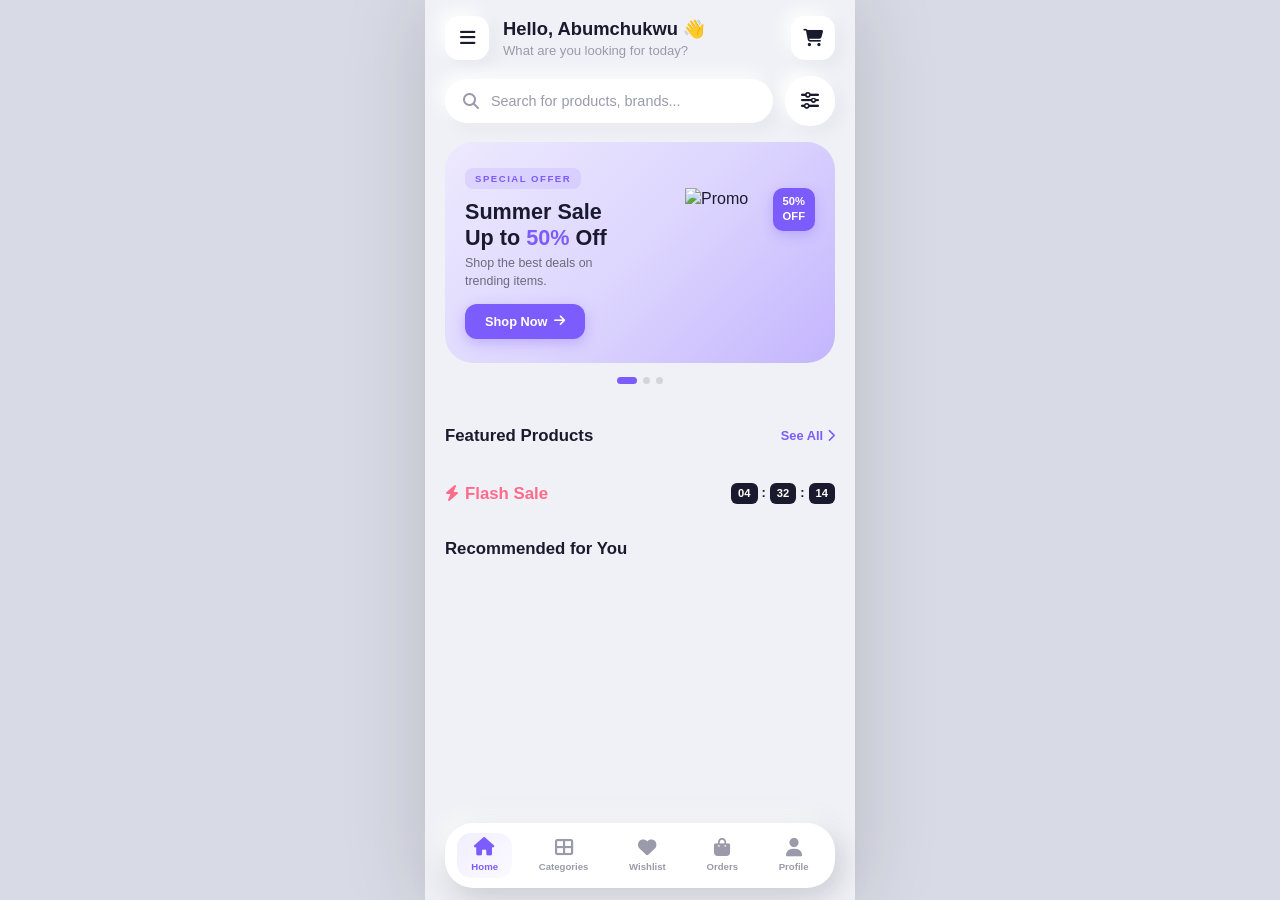
==== index.html @ a563aeae "Add files via upload" ====
<!DOCTYPE html>
<html lang="en">
<head>
    <meta charset="UTF-8">
    <meta name="viewport" content="width=device-width, initial-scale=1.0, maximum-scale=1.0, user-scalable=no">
    <meta name="theme-color" content="#7c5cfc">
    <title>ShopNG</title>
    <link rel="stylesheet" href="https://cdnjs.cloudflare.com/ajax/libs/font-awesome/6.5.1/css/all.min.css">
    <link rel="stylesheet" href="./style.css">
</head>
<body>
    <div class="app-container">
        <!-- Toast Container -->
        <div class="toast-container" id="toastContainer"></div>

        <!-- ============================================
             HOME PAGE
             ============================================ -->
        <div class="page active" id="page-home">
            <header class="app-header">
                <div class="header-left">
                    <button class="menu-btn" onclick="navigateTo('notifications')">
                        <i class="fas fa-bars"></i>
                    </button>
                    <div class="greeting">
                        <h1>Hello, Abumchukwu <span style="font-size:1.1rem;">👋</span></h1>
                        <p>What are you looking for today?</p>
                    </div>
                </div>
                <div class="header-right">
                    <div class="cart-btn-wrap">
                        <button class="cart-btn" onclick="navigateTo('cart')">
                            <i class="fas fa-shopping-cart"></i>
                        </button>
                        <span class="cart-badge" style="display:none;">0</span>
                    </div>
                </div>
            </header>

            <section class="search-section">
                <div class="search-bar">
                    <i class="fas fa-search"></i>
                    <input type="text" placeholder="Search for products, brands..." id="homeSearchInput" onkeypress="handleSearch(event)">
                </div>
                <button class="filter-btn" onclick="navigateTo('search')">
                    <i class="fas fa-sliders-h"></i>
                </button>
            </section>

            <section class="promo-section">
                <div class="promo-carousel">
                    <div class="promo-slides" id="promoSlides">
                        <div class="promo-slide">
                            <div class="promo-content">
                                <div class="promo-label">SPECIAL OFFER</div>
                                <div class="promo-title">Summer Sale<br>Up to <span>50%</span> Off</div>
                                <div class="promo-subtitle">Shop the best deals on<br>trending items.</div>
                                <button class="promo-btn" onclick="navigateTo('categories')">Shop Now <i class="fas fa-arrow-right"></i></button>
                            </div>
                            <div class="promo-image">
                                <img src="https://images.unsplash.com/photo-1441986300917-64674bd600d8?w=300&h=300&fit=crop" alt="Promo">
                                <div class="promo-discount-badge">50%<br>OFF</div>
                            </div>
                        </div>
                        <div class="promo-slide">
                            <div class="promo-content">
                                <div class="promo-label">FLASH DEAL</div>
                                <div class="promo-title">Weekend<br><span>Special</span></div>
                                <div class="promo-subtitle">Extra 20% off all<br>shoes & accessories.</div>
                                <button class="promo-btn" onclick="navigateTo('categories')">Grab Deal <i class="fas fa-arrow-right"></i></button>
                            </div>
                            <div class="promo-image">
                                <img src="https://images.unsplash.com/photo-1542291026-7eec264c27ff?w=300&h=300&fit=crop" alt="Promo">
                                <div class="promo-discount-badge">20%<br>OFF</div>
                            </div>
                        </div>
                        <div class="promo-slide">
                            <div class="promo-content">
                                <div class="promo-label">NEW ARRIVAL</div>
                                <div class="promo-title">iPhone 15<br><span>Series</span></div>
                                <div class="promo-subtitle">Pre-order now &<br>save big.</div>
                                <button class="promo-btn" onclick="navigateTo('product', {id: 4})">Pre-order <i class="fas fa-arrow-right"></i></button>
                            </div>
                            <div class="promo-image">
                                <img src="https://images.unsplash.com/photo-1696446701796-da61225697cc?w=300&h=300&fit=crop" alt="Promo">
                                <div class="promo-discount-badge">NEW</div>
                            </div>
                        </div>
                    </div>
                </div>
                <div class="promo-dots">
                    <button class="promo-dot active" onclick="goToPromo(0)"></button>
                    <button class="promo-dot" onclick="goToPromo(1)"></button>
                    <button class="promo-dot" onclick="goToPromo(2)"></button>
                </div>
            </section>

            <section class="categories-section">
                <div class="categories-scroll" id="homeCategories">
                    <!-- Rendered by JS -->
                </div>
            </section>

            <section class="products-section">
                <div class="section-header">
                    <h2 class="section-title">Featured Products</h2>
                    <button class="section-link" onclick="navigateTo('categories')">See All <i class="fas fa-chevron-right"></i></button>
                </div>
                <div class="products-grid" id="homeFeatured">
                    <!-- Rendered by JS -->
                </div>
            </section>

            <section class="flash-section">
                <div class="flash-header">
                    <div class="flash-title">
                        <i class="fas fa-bolt"></i>
                        <h2>Flash Sale</h2>
                    </div>
                    <div class="countdown">
                        <div class="countdown-box" id="flashHours">04</div>
                        <span class="countdown-sep">:</span>
                        <div class="countdown-box" id="flashMinutes">32</div>
                        <span class="countdown-sep">:</span>
                        <div class="countdown-box" id="flashSeconds">15</div>
                    </div>
                </div>
                <div class="flash-scroll" id="homeFlash">
                    <!-- Rendered by JS -->
                </div>
            </section>

            <section class="products-section">
                <div class="section-header">
                    <h2 class="section-title">Recommended for You</h2>
                </div>
                <div class="products-grid" id="homeRecommended">
                    <!-- Rendered by JS -->
                </div>
            </section>

            <section class="products-section hidden" id="recentSection">
                <div class="section-header">
                    <h2 class="section-title">Recently Viewed</h2>
                </div>
                <div class="products-grid" id="homeRecent">
                    <!-- Rendered by JS -->
                </div>
            </section>
        </div>

        <!-- ============================================
             CATEGORIES PAGE
             ============================================ -->
        <div class="page" id="page-categories">
            <header class="app-header">
                <div class="header-left">
                    <button class="menu-btn" onclick="navigateTo('home')">
                        <i class="fas fa-arrow-left"></i>
                    </button>
                    <div class="greeting">
                        <h1>Categories</h1>
                    </div>
                </div>
                <div class="header-right">
                    <div class="cart-btn-wrap">
                        <button class="cart-btn" onclick="navigateTo('cart')">
                            <i class="fas fa-shopping-cart"></i>
                        </button>
                        <span class="cart-badge" style="display:none;">0</span>
                    </div>
                </div>
            </header>

            <section class="categories-section">
                <div class="categories-scroll" id="catCategories">
                    <!-- Rendered by JS -->
                </div>
            </section>

            <section class="products-section">
                <div class="products-grid" id="catProducts">
                    <!-- Rendered by JS -->
                </div>
            </section>
        </div>

        <!-- ============================================
             SEARCH PAGE
             ============================================ -->
        <div class="page" id="page-search">
            <header class="app-header">
                <div class="header-left" style="flex:1;">
                    <div class="search-bar" style="width:100%;">
                        <i class="fas fa-search"></i>
                        <input type="text" placeholder="Search for products, brands..." id="searchInput" onkeypress="handleSearch(event)">
                    </div>
                </div>
                <button class="menu-btn" style="margin-left:10px;" onclick="navigateTo('home')">
                    <i class="fas fa-times"></i>
                </button>
            </header>

            <section class="search-filters">
                <button class="filter-chip active" onclick="setSearchFilter(this, 'all')">All</button>
                <button class="filter-chip" onclick="setSearchFilter(this, 'price-low')">Price: Low to High</button>
                <button class="filter-chip" onclick="setSearchFilter(this, 'price-high')">Price: High to Low</button>
                <button class="filter-chip" onclick="setSearchFilter(this, 'rating')">Top Rated</button>
            </section>

            <section id="searchResults" style="padding:0 20px;">
                <!-- Rendered by JS -->
            </section>
        </div>

        <!-- ============================================
             PRODUCT DETAIL PAGE
             ============================================ -->
        <div class="page" id="page-product">
            <div id="productDetail">
                <!-- Rendered by JS -->
            </div>
        </div>

        <!-- ============================================
             CART PAGE
             ============================================ -->
        <div class="page" id="page-cart">
            <header class="app-header">
                <div class="header-left">
                    <button class="menu-btn" onclick="navigateTo('home')">
                        <i class="fas fa-arrow-left"></i>
                    </button>
                    <div class="greeting">
                        <h1>My Cart</h1>
                        <p id="cartCountText">0 items</p>
                    </div>
                </div>
            </header>

            <section style="padding: 0 20px;">
                <div id="cartItems"></div>
                <div id="cartSummary"></div>
            </section>
        </div>

        <!-- ============================================
             WISHLIST PAGE
             ============================================ -->
        <div class="page" id="page-wishlist">
            <header class="app-header">
                <div class="header-left">
                    <button class="menu-btn" onclick="navigateTo('home')">
                        <i class="fas fa-arrow-left"></i>
                    </button>
                    <div class="greeting">
                        <h1>My Wishlist</h1>
                        <p id="wishlistCountText">0 items saved</p>
                    </div>
                </div>
            </header>

            <section style="padding: 0 20px;">
                <div id="wishlistItems"></div>
            </section>
        </div>

        <!-- ============================================
             CHECKOUT PAGE
             ============================================ -->
        <div class="page" id="page-checkout">
            <header class="app-header">
                <div class="header-left">
                    <button class="menu-btn" onclick="navigateTo('cart')">
                        <i class="fas fa-arrow-left"></i>
                    </button>
                    <div class="greeting">
                        <h1>Checkout</h1>
                    </div>
                </div>
            </header>

            <section style="padding: 0 20px;">
                <div id="checkoutContent"></div>
            </section>
        </div>

        <!-- ============================================
             ORDERS PAGE
             ============================================ -->
        <div class="page" id="page-orders">
            <header class="app-header">
                <div class="header-left">
                    <button class="menu-btn" onclick="navigateTo('home')">
                        <i class="fas fa-arrow-left"></i>
                    </button>
                    <div class="greeting">
                        <h1>My Orders</h1>
                        <p>Track your purchases</p>
                    </div>
                </div>
            </header>

            <section style="padding: 0 20px;">
                <div id="ordersList"></div>
            </section>
        </div>

        <!-- ============================================
             PROFILE PAGE
             ============================================ -->
        <div class="page" id="page-profile">
            <header class="app-header">
                <div class="header-left">
                    <button class="menu-btn" onclick="navigateTo('home')">
                        <i class="fas fa-arrow-left"></i>
                    </button>
                    <div class="greeting">
                        <h1>Profile</h1>
                    </div>
                </div>
                <div class="header-right">
                    <button class="menu-btn" onclick="navigateTo('notifications')">
                        <i class="fas fa-bell"></i>
                    </button>
                </div>
            </header>

            <div class="profile-header">
                <div class="profile-avatar" id="profileAvatar">A</div>
                <div class="profile-name" id="profileName">Abumchukwu Okafor</div>
                <div class="profile-email" id="profileEmail">abumchukwu@email.com</div>
            </div>

            <div class="profile-menu">
                <button class="profile-menu-item" onclick="navigateTo('orders')">
                    <i class="fas fa-box"></i>
                    <span>My Orders</span>
                    <i class="fas fa-chevron-right"></i>
                </button>
                <button class="profile-menu-item" onclick="navigateTo('wishlist')">
                    <i class="fas fa-heart"></i>
                    <span>Wishlist</span>
                    <i class="fas fa-chevron-right"></i>
                </button>
                <button class="profile-menu-item" onclick="navigateTo('notifications')">
                    <i class="fas fa-bell"></i>
                    <span>Notifications</span>
                    <i class="fas fa-chevron-right"></i>
                </button>
                <button class="profile-menu-item">
                    <i class="fas fa-map-marker-alt"></i>
                    <span>Saved Addresses</span>
                    <i class="fas fa-chevron-right"></i>
                </button>
                <button class="profile-menu-item">
                    <i class="fas fa-credit-card"></i>
                    <span>Payment Methods</span>
                    <i class="fas fa-chevron-right"></i>
                </button>
                <button class="profile-menu-item" onclick="window.location.href='admin.html'">
                    <i class="fas fa-shield-alt"></i>
                    <span>Admin Panel</span>
                    <i class="fas fa-chevron-right"></i>
                </button>
                <button class="profile-menu-item" onclick="toggleTheme()">
                    <i class="fas fa-moon"></i>
                    <span>Dark Mode</span>
                    <div class="toggle-switch" id="themeToggle"></div>
                </button>
                <button class="profile-menu-item">
                    <i class="fas fa-cog"></i>
                    <span>Settings</span>
                    <i class="fas fa-chevron-right"></i>
                </button>
                <button class="profile-menu-item" onclick="logout()">
                    <i class="fas fa-sign-out-alt"></i>
                    <span>Logout</span>
                    <i class="fas fa-chevron-right"></i>
                </button>
            </div>
        </div>

        <!-- ============================================
             NOTIFICATIONS PAGE
             ============================================ -->
        <div class="page" id="page-notifications">
            <header class="app-header">
                <div class="header-left">
                    <button class="menu-btn" onclick="navigateTo('home')">
                        <i class="fas fa-arrow-left"></i>
                    </button>
                    <div class="greeting">
                        <h1>Notifications</h1>
                    </div>
                </div>
            </header>

            <section style="padding: 0 20px;">
                <div id="notificationsList"></div>
            </section>
        </div>

        <!-- ============================================
             BOTTOM NAVIGATION
             ============================================ -->
        <nav class="bottom-nav">
            <button class="nav-item active" id="nav-home" onclick="navigateTo('home')">
                <i class="fas fa-home"></i>
                <span>Home</span>
            </button>
            <button class="nav-item" id="nav-categories" onclick="navigateTo('categories')">
                <i class="fas fa-th-large"></i>
                <span>Categories</span>
            </button>
            <button class="nav-item" id="nav-wishlist" onclick="navigateTo('wishlist')">
                <i class="fas fa-heart"></i>
                <span>Wishlist</span>
            </button>
            <button class="nav-item" id="nav-orders" onclick="navigateTo('orders')">
                <i class="fas fa-shopping-bag"></i>
                <span>Orders</span>
            </button>
            <button class="nav-item" id="nav-profile" onclick="navigateTo('profile')">
                <i class="fas fa-user"></i>
                <span>Profile</span>
            </button>
        </nav>

        <!-- ============================================
             MODALS
             ============================================ -->
        <div class="modal-overlay" id="orderDetailModal" onclick="if(event.target===this)closeModal('orderDetailModal')">
            <div class="modal-drawer" id="orderDetailContent"></div>
        </div>

    </div>

    <script src="./products.js"></script>
    <script src="./app.js"></script>
</body>
</html>
---- style.css ----
/* ============================================
   SHOPNG - PIXEL-PERFECT NEUMORPHIC E-COMMERCE
   Matching reference image exactly
   ============================================ */

:root {
    --bg: #f0f1f6;
    --surface: #f5f6fa;
    --surface-raised: #ffffff;
    --primary: #7c5cfc;
    --primary-light: #9b82fd;
    --primary-dark: #6b4ce0;
    --secondary: #ff6b8a;
    --accent: #00d9a3;
    --text: #1a1a2e;
    --text-secondary: #6b6b7b;
    --muted: #9a9aaa;
    --border: #e8e9f0;
    --shadow-light: rgba(163, 167, 190, 0.12);
    --shadow-dark: rgba(163, 167, 190, 0.22);
    --shadow-white: rgba(255, 255, 255, 0.95);
    --radius-sm: 14px;
    --radius-md: 20px;
    --radius-lg: 24px;
    --radius-xl: 28px;
    --shadow-soft: 6px 6px 16px var(--shadow-light), -6px -6px 16px var(--shadow-white);
    --shadow-raised: 8px 8px 20px var(--shadow-dark), -8px -8px 20px var(--shadow-white);
    --shadow-inset: inset 4px 4px 10px var(--shadow-dark), inset -4px -4px 10px var(--shadow-white);
    --transition: all 0.25s cubic-bezier(0.4, 0, 0.2, 1);
    --bottom-nav-height: 90px;
}

* { margin: 0; padding: 0; box-sizing: border-box; -webkit-tap-highlight-color: transparent; }
html { scroll-behavior: smooth; font-size: 16px; }

body {
    font-family: -apple-system, BlinkMacSystemFont, 'Segoe UI', Roboto, 'Helvetica Neue', Arial, sans-serif;
    background: var(--bg);
    color: var(--text);
    line-height: 1.4;
    overflow-x: hidden;
    min-height: 100vh;
    padding-bottom: var(--bottom-nav-height);
}

::-webkit-scrollbar { width: 0; height: 0; }

/* ============================================
   APP CONTAINER
   ============================================ */
.app-container {
    max-width: 430px;
    margin: 0 auto;
    background: var(--bg);
    min-height: 100vh;
    position: relative;
}

@media (min-width: 768px) {
    body { background: #d8dae5; display: flex; justify-content: center; padding: 0; }
    .app-container { box-shadow: 0 0 80px rgba(0,0,0,0.15); }
}

/* ============================================
   HEADER
   ============================================ */
.app-header {
    padding: 16px 20px 8px;
    display: flex;
    align-items: center;
    justify-content: space-between;
    gap: 12px;
}

.header-left { display: flex; align-items: center; gap: 14px; }

.menu-btn {
    width: 44px;
    height: 44px;
    border-radius: 14px;
    background: var(--surface-raised);
    box-shadow: var(--shadow-soft);
    border: none;
    display: flex;
    align-items: center;
    justify-content: center;
    color: var(--text);
    cursor: pointer;
    font-size: 1.1rem;
}

.greeting { line-height: 1.25; }
.greeting h1 { font-size: 1.15rem; font-weight: 700; color: var(--text); }
.greeting p { font-size: 0.82rem; color: var(--muted); margin-top: 2px; }

.header-right { display: flex; align-items: center; gap: 10px; }

.cart-btn-wrap { position: relative; }

.cart-btn {
    width: 44px;
    height: 44px;
    border-radius: 14px;
    background: var(--surface-raised);
    box-shadow: var(--shadow-soft);
    border: none;
    display: flex;
    align-items: center;
    justify-content: center;
    color: var(--text);
    cursor: pointer;
    font-size: 1.1rem;
    position: relative;
}

.cart-badge {
    position: absolute;
    top: -4px;
    right: -4px;
    background: var(--primary);
    color: white;
    font-size: 0.6rem;
    font-weight: 700;
    width: 18px;
    height: 18px;
    border-radius: 50%;
    display: flex;
    align-items: center;
    justify-content: center;
    border: 2px solid var(--bg);
    animation: badgePop 0.3s ease;
}

@keyframes badgePop {
    0% { transform: scale(0); }
    50% { transform: scale(1.3); }
    100% { transform: scale(1); }
}

/* ============================================
   SEARCH BAR
   ============================================ */
.search-section {
    padding: 8px 20px 16px;
    display: flex;
    gap: 12px;
    align-items: center;
}

.search-bar {
    flex: 1;
    display: flex;
    align-items: center;
    gap: 12px;
    padding: 14px 18px;
    background: var(--surface-raised);
    border-radius: var(--radius-lg);
    box-shadow: var(--shadow-soft);
}

.search-bar i { color: var(--muted); font-size: 1rem; }

.search-bar input {
    flex: 1;
    border: none;
    background: transparent;
    outline: none;
    font-size: 0.9rem;
    color: var(--text);
    font-family: inherit;
}

.search-bar input::placeholder { color: var(--muted); }

.filter-btn {
    width: 50px;
    height: 50px;
    border-radius: var(--radius-lg);
    background: var(--surface-raised);
    box-shadow: var(--shadow-soft);
    border: none;
    display: flex;
    align-items: center;
    justify-content: center;
    color: var(--text);
    cursor: pointer;
    font-size: 1.1rem;
    transition: var(--transition);
}

.filter-btn:active { transform: scale(0.95); box-shadow: var(--shadow-inset); }

/* ============================================
   PROMO BANNER
   ============================================ */
.promo-section { padding: 0 20px 20px; }

.promo-carousel {
    position: relative;
    overflow: hidden;
    border-radius: var(--radius-xl);
    background: linear-gradient(135deg, #ede9fe 0%, #ddd6fe 50%, #c4b5fd 100%);
}

.promo-slides { display: flex; transition: transform 0.5s ease; }

.promo-slide {
    min-width: 100%;
    padding: 24px 20px;
    display: flex;
    align-items: center;
    justify-content: space-between;
    position: relative;
    min-height: 180px;
}

.promo-content { flex: 1; z-index: 2; }

.promo-label {
    display: inline-block;
    font-size: 0.6rem;
    font-weight: 700;
    letter-spacing: 1.5px;
    text-transform: uppercase;
    color: var(--primary);
    background: rgba(124, 92, 252, 0.12);
    padding: 4px 10px;
    border-radius: 8px;
    margin-bottom: 10px;
}

.promo-title {
    font-size: 1.35rem;
    font-weight: 800;
    color: var(--text);
    line-height: 1.2;
    margin-bottom: 4px;
}

.promo-title span { color: var(--primary); }

.promo-subtitle {
    font-size: 0.78rem;
    color: var(--text-secondary);
    margin-bottom: 14px;
    line-height: 1.4;
}

.promo-btn {
    display: inline-flex;
    align-items: center;
    gap: 6px;
    padding: 10px 20px;
    background: var(--primary);
    color: white;
    border-radius: 12px;
    font-weight: 600;
    font-size: 0.8rem;
    border: none;
    cursor: pointer;
    box-shadow: 0 4px 14px rgba(124, 92, 252, 0.35);
    transition: var(--transition);
    font-family: inherit;
}

.promo-btn:hover { transform: translateY(-2px); box-shadow: 0 6px 20px rgba(124, 92, 252, 0.45); }
.promo-btn:active { transform: scale(0.97); }

.promo-image {
    width: 130px;
    height: 130px;
    flex-shrink: 0;
    display: flex;
    align-items: center;
    justify-content: center;
    position: relative;
}

.promo-image img {
    width: 100%;
    height: 100%;
    object-fit: contain;
}

.promo-discount-badge {
    position: absolute;
    top: 0;
    right: 0;
    background: var(--primary);
    color: white;
    font-size: 0.7rem;
    font-weight: 700;
    padding: 6px 10px;
    border-radius: 10px;
    box-shadow: 0 4px 12px rgba(124, 92, 252, 0.3);
}

.promo-dots {
    display: flex;
    justify-content: center;
    gap: 6px;
    margin-top: 14px;
}

.promo-dot {
    width: 7px;
    height: 7px;
    border-radius: 50%;
    background: #d1d5db;
    border: none;
    cursor: pointer;
    transition: var(--transition);
    padding: 0;
}

.promo-dot.active {
    width: 20px;
    border-radius: 4px;
    background: var(--primary);
}

/* ============================================
   CATEGORIES
   ============================================ */
.categories-section { padding-bottom: 20px; }

.categories-scroll {
    display: flex;
    gap: 14px;
    padding: 0 20px;
    overflow-x: auto;
    scroll-snap-type: x mandatory;
    -webkit-overflow-scrolling: touch;
}

.category-card {
    flex-shrink: 0;
    display: flex;
    flex-direction: column;
    align-items: center;
    gap: 8px;
    padding: 14px 10px;
    min-width: 72px;
    scroll-snap-align: start;
    cursor: pointer;
    transition: var(--transition);
    border: none;
    background: transparent;
    font-family: inherit;
}

.category-card:active { transform: scale(0.95); }

.category-icon {
    width: 56px;
    height: 56px;
    border-radius: 16px;
    background: var(--surface-raised);
    box-shadow: var(--shadow-soft);
    display: flex;
    align-items: center;
    justify-content: center;
    font-size: 1.3rem;
    color: var(--text-secondary);
    transition: var(--transition);
}

.category-card.active .category-icon {
    background: linear-gradient(135deg, var(--primary), var(--primary-light));
    color: white;
    box-shadow: 0 6px 16px rgba(124, 92, 252, 0.3);
}

.category-name {
    font-size: 0.7rem;
    font-weight: 600;
    color: var(--text-secondary);
    text-align: center;
}

.category-card.active .category-name { color: var(--primary); font-weight: 700; }

/* ============================================
   SECTION HEADERS
   ============================================ */
.section-header {
    display: flex;
    align-items: center;
    justify-content: space-between;
    padding: 0 20px;
    margin-bottom: 14px;
}

.section-title { font-size: 1.05rem; font-weight: 700; color: var(--text); }

.section-link {
    font-size: 0.8rem;
    font-weight: 600;
    color: var(--primary);
    text-decoration: none;
    display: flex;
    align-items: center;
    gap: 4px;
    background: none;
    border: none;
    cursor: pointer;
    font-family: inherit;
}

/* ============================================
   PRODUCT CARDS - EXACT REFERENCE MATCH
   ============================================ */
.products-section { padding-bottom: 20px; }

.products-grid {
    display: grid;
    grid-template-columns: repeat(2, 1fr);
    gap: 14px;
    padding: 0 20px;
}

.product-card {
    background: var(--surface-raised);
    border-radius: var(--radius-lg);
    box-shadow: var(--shadow-soft);
    overflow: hidden;
    transition: var(--transition);
    position: relative;
    cursor: pointer;
}

.product-card:active { transform: scale(0.97); }

.product-image-wrap {
    position: relative;
    padding: 16px;
    background: linear-gradient(180deg, #f8f9fe 0%, #f0f1f6 100%);
    display: flex;
    align-items: center;
    justify-content: center;
    aspect-ratio: 1;
    overflow: hidden;
}

.product-image {
    width: 85%;
    height: 85%;
    object-fit: contain;
    transition: var(--transition);
}

.product-card:hover .product-image { transform: scale(1.05); }

.wishlist-btn {
    position: absolute;
    top: 10px;
    right: 10px;
    width: 30px;
    height: 30px;
    border-radius: 50%;
    background: rgba(255,255,255,0.85);
    backdrop-filter: blur(4px);
    border: none;
    display: flex;
    align-items: center;
    justify-content: center;
    color: var(--muted);
    cursor: pointer;
    transition: var(--transition);
    font-size: 0.8rem;
    box-shadow: 0 2px 6px rgba(0,0,0,0.08);
}

.wishlist-btn.active { color: var(--secondary); background: white; }
.wishlist-btn.active i { animation: heartBeat 0.4s ease; }

@keyframes heartBeat {
    0%, 100% { transform: scale(1); }
    25% { transform: scale(1.3); }
    50% { transform: scale(1); }
    75% { transform: scale(1.2); }
}

.product-info {
    padding: 12px 14px 14px;
    display: flex;
    flex-direction: column;
    gap: 6px;
}

.product-name {
    font-size: 0.82rem;
    font-weight: 600;
    color: var(--text);
    line-height: 1.3;
    display: -webkit-box;
    -webkit-line-clamp: 1;
    -webkit-box-orient: vertical;
    overflow: hidden;
}

.product-price-row {
    display: flex;
    align-items: center;
    justify-content: space-between;
}

.current-price {
    font-size: 0.95rem;
    font-weight: 700;
    color: var(--primary);
}

.add-cart-btn {
    width: 32px;
    height: 32px;
    border-radius: 10px;
    background: var(--surface-raised);
    box-shadow: var(--shadow-soft);
    color: var(--text);
    border: none;
    display: flex;
    align-items: center;
    justify-content: center;
    cursor: pointer;
    transition: var(--transition);
    font-size: 0.8rem;
}

.add-cart-btn:hover { background: var(--primary); color: white; box-shadow: 0 4px 12px rgba(124, 92, 252, 0.3); }
.add-cart-btn:active { transform: scale(0.9); }
.add-cart-btn.added { background: var(--accent); color: white; animation: cartBounce 0.4s ease; }

@keyframes cartBounce {
    0%, 100% { transform: scale(1); }
    30% { transform: scale(1.25); }
    60% { transform: scale(0.9); }
}

/* ============================================
   BOTTOM NAVIGATION
   ============================================ */
.bottom-nav {
    position: fixed;
    bottom: 12px;
    left: 50%;
    transform: translateX(-50%);
    width: calc(100% - 40px);
    max-width: 390px;
    background: var(--surface-raised);
    border-radius: var(--radius-xl);
    box-shadow: 0 10px 40px rgba(0,0,0,0.12), var(--shadow-raised);
    display: flex;
    justify-content: space-around;
    align-items: center;
    padding: 10px 6px;
    z-index: 1000;
}

.nav-item {
    display: flex;
    flex-direction: column;
    align-items: center;
    gap: 4px;
    padding: 6px 14px;
    border-radius: 14px;
    text-decoration: none;
    color: var(--muted);
    transition: var(--transition);
    cursor: pointer;
    border: none;
    background: transparent;
    font-family: inherit;
}

.nav-item i { font-size: 1.15rem; transition: var(--transition); }
.nav-item span { font-size: 0.6rem; font-weight: 600; }

.nav-item.active {
    color: var(--primary);
    background: linear-gradient(135deg, rgba(124,92,252,0.1), rgba(124,92,252,0.03));
}

.nav-item.active i { transform: translateY(-1px); }

/* ============================================
   TOAST NOTIFICATIONS
   ============================================ */
.toast-container {
    position: fixed;
    top: 16px;
    left: 50%;
    transform: translateX(-50%);
    z-index: 10000;
    display: flex;
    flex-direction: column;
    gap: 8px;
    pointer-events: none;
    width: calc(100% - 40px);
    max-width: 390px;
}

.toast {
    background: var(--surface-raised);
    color: var(--text);
    padding: 12px 16px;
    border-radius: var(--radius-md);
    box-shadow: 0 8px 24px rgba(0,0,0,0.12);
    display: flex;
    align-items: center;
    gap: 10px;
    animation: toastSlide 0.35s ease;
    pointer-events: all;
    border-left: 3px solid var(--primary);
}

.toast.success { border-left-color: var(--accent); }
.toast.error { border-left-color: var(--secondary); }

.toast-icon {
    width: 32px;
    height: 32px;
    border-radius: 50%;
    display: flex;
    align-items: center;
    justify-content: center;
    font-size: 0.85rem;
    flex-shrink: 0;
}

.toast.success .toast-icon { background: rgba(0,217,163,0.12); color: var(--accent); }
.toast.error .toast-icon { background: rgba(255,107,138,0.12); color: var(--secondary); }

.toast-content h4 { font-size: 0.85rem; font-weight: 700; margin-bottom: 1px; }
.toast-content p { font-size: 0.75rem; color: var(--muted); }

.toast-close {
    margin-left: auto;
    background: none;
    border: none;
    color: var(--muted);
    cursor: pointer;
    font-size: 0.85rem;
    padding: 4px;
}

@keyframes toastSlide {
    from { transform: translateY(-20px); opacity: 0; }
    to { transform: translateY(0); opacity: 1; }
}

.toast.hiding { animation: toastFade 0.25s ease forwards; }

@keyframes toastFade {
    to { opacity: 0; transform: translateY(-10px); }
}

/* ============================================
   PAGE TRANSITIONS
   ============================================ */
.page {
    display: none;
    animation: pageFade 0.25s ease;
    min-height: 100vh;
}

.page.active { display: block; }

@keyframes pageFade {
    from { opacity: 0; transform: translateY(8px); }
    to { opacity: 1; transform: translateY(0); }
}

/* ============================================
   MODAL / DRAWER
   ============================================ */
.modal-overlay {
    position: fixed;
    inset: 0;
    background: rgba(0,0,0,0.45);
    z-index: 2000;
    display: flex;
    align-items: flex-end;
    justify-content: center;
    opacity: 0;
    visibility: hidden;
    transition: all 0.3s ease;
}

.modal-overlay.active { opacity: 1; visibility: visible; }

.modal-drawer {
    background: var(--bg);
    width: 100%;
    max-width: 430px;
    max-height: 85vh;
    border-radius: var(--radius-xl) var(--radius-xl) 0 0;
    transform: translateY(100%);
    transition: transform 0.3s cubic-bezier(0.4, 0, 0.2, 1);
    overflow-y: auto;
    padding: 20px;
}

.modal-overlay.active .modal-drawer { transform: translateY(0); }

.modal-header {
    display: flex;
    align-items: center;
    justify-content: space-between;
    margin-bottom: 16px;
}

.modal-header h2 { font-size: 1.1rem; font-weight: 700; }

.modal-close {
    width: 36px;
    height: 36px;
    border-radius: 50%;
    background: var(--surface-raised);
    box-shadow: var(--shadow-soft);
    border: none;
    display: flex;
    align-items: center;
    justify-content: center;
    cursor: pointer;
    color: var(--text);
    font-size: 0.9rem;
}

/* ============================================
   EMPTY STATES
   ============================================ */
.empty-state {
    display: flex;
    flex-direction: column;
    align-items: center;
    justify-content: center;
    padding: 50px 20px;
    text-align: center;
}

.empty-state-icon {
    width: 90px;
    height: 90px;
    border-radius: 50%;
    background: var(--surface-raised);
    box-shadow: var(--shadow-soft);
    display: flex;
    align-items: center;
    justify-content: center;
    font-size: 2.2rem;
    color: var(--muted);
    margin-bottom: 16px;
}

.empty-state h3 { font-size: 1rem; font-weight: 700; margin-bottom: 6px; }
.empty-state p { font-size: 0.85rem; color: var(--muted); margin-bottom: 18px; max-width: 260px; }

/* ============================================
   BUTTONS
   ============================================ */
.neu-btn {
    display: inline-flex;
    align-items: center;
    justify-content: center;
    gap: 8px;
    padding: 14px 24px;
    border-radius: var(--radius-md);
    border: none;
    font-weight: 600;
    font-size: 0.9rem;
    cursor: pointer;
    transition: var(--transition);
    font-family: inherit;
}

.neu-btn:active { transform: scale(0.97); }

.neu-btn-primary {
    background: linear-gradient(135deg, var(--primary), var(--primary-light));
    color: white;
    box-shadow: 0 4px 14px rgba(124, 92, 252, 0.35);
}

.neu-btn-primary:hover { box-shadow: 0 6px 20px rgba(124, 92, 252, 0.45); }

.neu-btn-secondary {
    background: var(--surface-raised);
    color: var(--text);
    box-shadow: var(--shadow-soft);
}

.w-full { width: 100%; }

/* ============================================
   PRODUCT DETAIL PAGE
   ============================================ */
.product-detail-img {
    width: 100%;
    aspect-ratio: 1;
    background: linear-gradient(180deg, #f8f9fe 0%, #f0f1f6 100%);
    display: flex;
    align-items: center;
    justify-content: center;
    padding: 30px;
    position: relative;
}

.product-detail-img img {
    max-width: 75%;
    max-height: 75%;
    object-fit: contain;
}

.back-btn {
    position: absolute;
    top: 16px;
    left: 16px;
    width: 40px;
    height: 40px;
    border-radius: 12px;
    background: rgba(255,255,255,0.9);
    backdrop-filter: blur(4px);
    border: none;
    display: flex;
    align-items: center;
    justify-content: center;
    color: var(--text);
    cursor: pointer;
    font-size: 0.9rem;
    box-shadow: 0 2px 8px rgba(0,0,0,0.08);
}

.detail-wishlist-btn {
    position: absolute;
    top: 16px;
    right: 16px;
    width: 40px;
    height: 40px;
    border-radius: 12px;
    background: rgba(255,255,255,0.9);
    backdrop-filter: blur(4px);
    border: none;
    display: flex;
    align-items: center;
    justify-content: center;
    color: var(--muted);
    cursor: pointer;
    font-size: 1rem;
    box-shadow: 0 2px 8px rgba(0,0,0,0.08);
}

.detail-wishlist-btn.active { color: var(--secondary); }

.product-detail-info { padding: 20px; }

.product-detail-name { font-size: 1.2rem; font-weight: 700; margin-bottom: 8px; }

.product-detail-rating {
    display: flex;
    align-items: center;
    gap: 8px;
    margin-bottom: 12px;
}

.product-detail-price {
    display: flex;
    align-items: baseline;
    gap: 10px;
    margin-bottom: 16px;
}

.product-detail-price .current { font-size: 1.4rem; font-weight: 800; color: var(--primary); }
.product-detail-price .old { font-size: 0.9rem; color: var(--muted); text-decoration: line-through; }

.detail-section { margin-bottom: 20px; }
.detail-section h3 { font-size: 0.9rem; font-weight: 700; margin-bottom: 10px; color: var(--text); }
.detail-section p { font-size: 0.85rem; color: var(--text-secondary); line-height: 1.6; }

.color-options, .size-options { display: flex; gap: 10px; flex-wrap: wrap; }

.color-option {
    width: 30px;
    height: 30px;
    border-radius: 50%;
    border: 3px solid transparent;
    cursor: pointer;
    transition: var(--transition);
}

.color-option.active { border-color: var(--primary); transform: scale(1.1); }

.size-option {
    min-width: 42px;
    height: 38px;
    border-radius: 10px;
    border: 2px solid var(--border);
    background: transparent;
    display: flex;
    align-items: center;
    justify-content: center;
    font-weight: 600;
    font-size: 0.8rem;
    cursor: pointer;
    transition: var(--transition);
    color: var(--text);
    font-family: inherit;
}

.size-option.active {
    border-color: var(--primary);
    background: rgba(124,92,252,0.08);
    color: var(--primary);
}

.qty-selector { display: flex; align-items: center; gap: 10px; }

.qty-btn {
    width: 32px;
    height: 32px;
    border-radius: 10px;
    border: none;
    background: var(--surface-raised);
    box-shadow: var(--shadow-soft);
    display: flex;
    align-items: center;
    justify-content: center;
    cursor: pointer;
    color: var(--text);
    font-size: 0.75rem;
    transition: var(--transition);
}

.qty-btn:active { transform: scale(0.9); box-shadow: var(--shadow-inset); }
.qty-value { font-weight: 700; font-size: 0.9rem; min-width: 20px; text-align: center; }

.sticky-action {
    position: fixed;
    bottom: calc(var(--bottom-nav-height) + 4px);
    left: 0;
    right: 0;
    padding: 12px 20px;
    background: var(--bg);
    display: flex;
    gap: 10px;
    z-index: 500;
    box-shadow: 0 -4px 20px rgba(0,0,0,0.06);
    max-width: 430px;
    margin: 0 auto;
}

.sticky-action .neu-btn { flex: 1; padding: 14px; font-size: 0.85rem; }

.stars { display: flex; gap: 2px; }
.stars i { color: #ffc107; font-size: 0.8rem; }
.stars i.empty { color: var(--border); }

/* ============================================
   CART PAGE
   ============================================ */
.cart-item {
    display: flex;
    gap: 12px;
    padding: 12px;
    background: var(--surface-raised);
    border-radius: var(--radius-lg);
    box-shadow: var(--shadow-soft);
    margin-bottom: 10px;
}

.cart-item-img {
    width: 70px;
    height: 70px;
    border-radius: 14px;
    background: linear-gradient(180deg, #f8f9fe 0%, #f0f1f6 100%);
    display: flex;
    align-items: center;
    justify-content: center;
    flex-shrink: 0;
    overflow: hidden;
}

.cart-item-img img { width: 70%; height: 70%; object-fit: contain; }

.cart-item-details {
    flex: 1;
    display: flex;
    flex-direction: column;
    justify-content: space-between;
}

.cart-item-name {
    font-weight: 600;
    font-size: 0.82rem;
    line-height: 1.3;
    display: -webkit-box;
    -webkit-line-clamp: 2;
    -webkit-box-orient: vertical;
    overflow: hidden;
}

.cart-item-price { font-weight: 700; color: var(--primary); font-size: 0.9rem; }

.cart-item-actions {
    display: flex;
    align-items: center;
    justify-content: space-between;
    margin-top: 2px;
}

.cart-item-remove {
    background: none;
    border: none;
    color: var(--secondary);
    font-size: 0.75rem;
    cursor: pointer;
    display: flex;
    align-items: center;
    gap: 4px;
    font-family: inherit;
}

.cart-summary {
    background: var(--surface-raised);
    border-radius: var(--radius-lg);
    box-shadow: var(--shadow-soft);
    padding: 18px;
    margin-top: 16px;
}

.summary-row {
    display: flex;
    justify-content: space-between;
    margin-bottom: 8px;
    font-size: 0.85rem;
    color: var(--text-secondary);
}

.summary-row.total {
    font-size: 1rem;
    font-weight: 700;
    color: var(--text);
    padding-top: 10px;
    border-top: 1.5px solid var(--border);
    margin-top: 10px;
}

/* ============================================
   CHECKOUT
   ============================================ */
.checkout-step {
    background: var(--surface-raised);
    border-radius: var(--radius-lg);
    box-shadow: var(--shadow-soft);
    padding: 18px;
    margin-bottom: 14px;
}

.checkout-step h3 {
    font-size: 0.9rem;
    font-weight: 700;
    margin-bottom: 12px;
    display: flex;
    align-items: center;
    gap: 8px;
}

.step-number {
    width: 26px;
    height: 26px;
    border-radius: 50%;
    background: var(--primary);
    color: white;
    display: flex;
    align-items: center;
    justify-content: center;
    font-size: 0.75rem;
    font-weight: 700;
    flex-shrink: 0;
}

.form-group { margin-bottom: 14px; }

.form-label {
    display: block;
    font-size: 0.8rem;
    font-weight: 600;
    margin-bottom: 5px;
    color: var(--text);
}

.form-input, .form-select, .form-textarea {
    width: 100%;
    padding: 12px 14px;
    border-radius: var(--radius-md);
    border: 2px solid var(--border);
    background: var(--surface-raised);
    font-family: inherit;
    font-size: 0.85rem;
    color: var(--text);
    outline: none;
    transition: var(--transition);
}

.form-input:focus, .form-select:focus, .form-textarea:focus {
    border-color: var(--primary);
    box-shadow: 0 0 0 3px rgba(124,92,252,0.1);
}

.form-input::placeholder { color: var(--muted); }

.payment-method {
    display: flex;
    align-items: center;
    gap: 12px;
    padding: 12px;
    border-radius: var(--radius-md);
    border: 2px solid var(--border);
    cursor: pointer;
    transition: var(--transition);
    margin-bottom: 8px;
    background: var(--surface-raised);
}

.payment-method:hover, .payment-method.active {
    border-color: var(--primary);
    background: rgba(124,92,252,0.04);
}

.payment-method input {
    width: 18px;
    height: 18px;
    accent-color: var(--primary);
    flex-shrink: 0;
}

.payment-icon {
    width: 36px;
    height: 36px;
    border-radius: 10px;
    background: var(--bg);
    display: flex;
    align-items: center;
    justify-content: center;
    font-size: 1rem;
    color: var(--primary);
    flex-shrink: 0;
}

.address-card {
    background: var(--surface-raised);
    border-radius: var(--radius-md);
    box-shadow: var(--shadow-soft);
    padding: 14px;
    margin-bottom: 10px;
    border: 2px solid transparent;
    cursor: pointer;
    transition: var(--transition);
}

.address-card.active { border-color: var(--primary); }

.address-type {
    font-size: 0.7rem;
    font-weight: 700;
    text-transform: uppercase;
    letter-spacing: 1px;
    color: var(--primary);
    margin-bottom: 4px;
}

.address-text { font-size: 0.82rem; color: var(--text-secondary); line-height: 1.5; }

/* ============================================
   ORDERS
   ============================================ */
.order-card {
    background: var(--surface-raised);
    border-radius: var(--radius-lg);
    box-shadow: var(--shadow-soft);
    padding: 14px;
    margin-bottom: 12px;
}

.order-header {
    display: flex;
    justify-content: space-between;
    align-items: center;
    margin-bottom: 10px;
    padding-bottom: 10px;
    border-bottom: 1px solid var(--border);
}

.order-id { font-weight: 700; font-size: 0.85rem; }
.order-date { font-size: 0.75rem; color: var(--muted); }

.order-items { display: flex; gap: 10px; margin-bottom: 10px; }

.order-item-img {
    width: 44px;
    height: 44px;
    border-radius: 10px;
    object-fit: cover;
    background: linear-gradient(180deg, #f8f9fe 0%, #f0f1f6 100%);
}

.order-footer {
    display: flex;
    justify-content: space-between;
    align-items: center;
    padding-top: 10px;
    border-top: 1px solid var(--border);
}

.order-total { font-weight: 700; font-size: 0.95rem; }

.badge {
    display: inline-flex;
    align-items: center;
    padding: 3px 10px;
    border-radius: 20px;
    font-size: 0.7rem;
    font-weight: 600;
}

.badge-primary { background: rgba(124,92,252,0.1); color: var(--primary); }
.badge-success { background: rgba(0,217,163,0.1); color: var(--accent); }
.badge-warning { background: rgba(255,193,7,0.1); color: #b8860b; }
.badge-danger { background: rgba(255,107,138,0.1); color: var(--secondary); }

/* ============================================
   PROFILE
   ============================================ */
.profile-header {
    display: flex;
    flex-direction: column;
    align-items: center;
    padding: 24px 20px;
    text-align: center;
}

.profile-avatar {
    width: 80px;
    height: 80px;
    border-radius: 50%;
    background: linear-gradient(135deg, var(--primary), var(--primary-light));
    display: flex;
    align-items: center;
    justify-content: center;
    color: white;
    font-size: 1.8rem;
    font-weight: 700;
    margin-bottom: 14px;
    box-shadow: 0 8px 24px rgba(124, 92, 252, 0.3);
}

.profile-name { font-size: 1.15rem; font-weight: 700; margin-bottom: 3px; }
.profile-email { font-size: 0.82rem; color: var(--muted); }

.profile-menu { padding: 0 20px 20px; }

.profile-menu-item {
    display: flex;
    align-items: center;
    gap: 14px;
    padding: 14px;
    background: var(--surface-raised);
    border-radius: var(--radius-lg);
    box-shadow: var(--shadow-soft);
    margin-bottom: 10px;
    cursor: pointer;
    transition: var(--transition);
    text-decoration: none;
    color: var(--text);
    border: none;
    width: 100%;
    font-family: inherit;
    font-size: 0.9rem;
    text-align: left;
}

.profile-menu-item:hover { box-shadow: var(--shadow-raised); }

.profile-menu-item i:first-child {
    width: 36px;
    height: 36px;
    border-radius: 10px;
    background: rgba(124,92,252,0.08);
    color: var(--primary);
    display: flex;
    align-items: center;
    justify-content: center;
    font-size: 0.9rem;
    flex-shrink: 0;
}

.profile-menu-item i:last-child {
    margin-left: auto;
    color: var(--muted);
    font-size: 0.75rem;
}

.toggle-switch {
    position: relative;
    width: 46px;
    height: 26px;
    background: var(--border);
    border-radius: 13px;
    cursor: pointer;
    transition: var(--transition);
    margin-left: auto;
    flex-shrink: 0;
}

.toggle-switch.active { background: var(--primary); }

.toggle-switch::after {
    content: '';
    position: absolute;
    top: 3px;
    left: 3px;
    width: 20px;
    height: 20px;
    background: white;
    border-radius: 50%;
    transition: var(--transition);
    box-shadow: 0 2px 4px rgba(0,0,0,0.15);
}

.toggle-switch.active::after { left: 23px; }

/* ============================================
   NOTIFICATIONS
   ============================================ */
.notif-item {
    display: flex;
    gap: 12px;
    padding: 14px;
    background: var(--surface-raised);
    border-radius: var(--radius-lg);
    box-shadow: var(--shadow-soft);
    margin-bottom: 10px;
    transition: var(--transition);
    cursor: pointer;
}

.notif-item.unread { border-left: 3px solid var(--primary); }

.notif-icon {
    width: 40px;
    height: 40px;
    border-radius: 50%;
    display: flex;
    align-items: center;
    justify-content: center;
    font-size: 0.9rem;
    flex-shrink: 0;
}

.notif-icon.cart { background: rgba(124,92,252,0.08); color: var(--primary); }
.notif-icon.order { background: rgba(0,217,163,0.08); color: var(--accent); }
.notif-icon.promo { background: rgba(255,107,138,0.08); color: var(--secondary); }

.notif-content { flex: 1; min-width: 0; }
.notif-content h4 { font-size: 0.85rem; font-weight: 600; margin-bottom: 2px; }
.notif-content p { font-size: 0.78rem; color: var(--muted); white-space: nowrap; overflow: hidden; text-overflow: ellipsis; }
.notif-time { font-size: 0.7rem; color: var(--muted); white-space: nowrap; flex-shrink: 0; }

/* ============================================
   REVIEWS
   ============================================ */
.review-card {
    background: var(--surface-raised);
    border-radius: var(--radius-lg);
    box-shadow: var(--shadow-soft);
    padding: 14px;
    margin-bottom: 10px;
}

.review-header {
    display: flex;
    align-items: center;
    gap: 10px;
    margin-bottom: 8px;
}

.review-avatar {
    width: 34px;
    height: 34px;
    border-radius: 50%;
    background: linear-gradient(135deg, var(--primary), var(--primary-light));
    display: flex;
    align-items: center;
    justify-content: center;
    color: white;
    font-weight: 700;
    font-size: 0.75rem;
    flex-shrink: 0;
}

.review-meta { flex: 1; }
.review-name { font-weight: 600; font-size: 0.85rem; }
.review-date { font-size: 0.72rem; color: var(--muted); }
.review-text { font-size: 0.82rem; color: var(--text-secondary); line-height: 1.5; }

/* ============================================
   RELATED PRODUCTS
   ============================================ */
.related-scroll {
    display: flex;
    gap: 12px;
    overflow-x: auto;
    padding: 0;
    scroll-snap-type: x mandatory;
    -webkit-overflow-scrolling: touch;
}

.related-scroll .product-card { flex-shrink: 0; width: 150px; }
.related-scroll .product-image-wrap { aspect-ratio: 1; padding: 12px; }
.related-scroll .product-info { padding: 10px 12px; }
.related-scroll .product-name { font-size: 0.75rem; }
.related-scroll .current-price { font-size: 0.85rem; }

/* ============================================
   SEARCH FILTERS
   ============================================ */
.search-filters {
    display: flex;
    gap: 8px;
    padding: 0 20px 14px;
    overflow-x: auto;
}

.filter-chip {
    padding: 8px 14px;
    border-radius: 20px;
    border: 1.5px solid var(--border);
    background: var(--surface-raised);
    font-family: inherit;
    font-size: 0.75rem;
    font-weight: 600;
    color: var(--text);
    cursor: pointer;
    transition: var(--transition);
    white-space: nowrap;
    box-shadow: var(--shadow-soft);
}

.filter-chip:hover, .filter-chip.active {
    border-color: var(--primary);
    background: rgba(124,92,252,0.08);
    color: var(--primary);
}

/* ============================================
   TRACK ORDER
   ============================================ */
.track-timeline { position: relative; padding-left: 28px; }

.track-timeline::before {
    content: '';
    position: absolute;
    left: 9px;
    top: 0;
    bottom: 0;
    width: 2px;
    background: var(--border);
}

.track-step { position: relative; padding-bottom: 20px; }
.track-step:last-child { padding-bottom: 0; }

.track-dot {
    position: absolute;
    left: -24px;
    top: 2px;
    width: 14px;
    height: 14px;
    border-radius: 50%;
    background: var(--border);
    border: 3px solid var(--bg);
}

.track-step.completed .track-dot { background: var(--accent); }
.track-step.active .track-dot { background: var(--primary); animation: pulse 2s infinite; }

@keyframes pulse {
    0%, 100% { box-shadow: 0 0 0 0 rgba(124,92,252,0.4); }
    50% { box-shadow: 0 0 0 6px rgba(124,92,252,0); }
}

.track-step h4 { font-size: 0.85rem; font-weight: 600; margin-bottom: 2px; }
.track-step p { font-size: 0.75rem; color: var(--muted); }

/* ============================================
   FLASH SALE
   ============================================ */
.flash-section { padding-bottom: 20px; }

.flash-header {
    display: flex;
    align-items: center;
    justify-content: space-between;
    padding: 0 20px;
    margin-bottom: 12px;
}

.flash-title { display: flex; align-items: center; gap: 6px; }
.flash-title h2 { font-size: 1.05rem; font-weight: 700; color: var(--secondary); }
.flash-title i { color: var(--secondary); font-size: 1rem; animation: flashIcon 1.2s ease infinite; }

@keyframes flashIcon { 0%, 100% { opacity: 1; } 50% { opacity: 0.4; } }

.countdown { display: flex; gap: 4px; align-items: center; }
.countdown-box {
    background: var(--text);
    color: white;
    padding: 3px 7px;
    border-radius: 6px;
    font-size: 0.7rem;
    font-weight: 700;
    min-width: 26px;
    text-align: center;
}
.countdown-sep { font-weight: 700; color: var(--text); font-size: 0.8rem; }

.flash-scroll {
    display: flex;
    gap: 12px;
    padding: 0 20px;
    overflow-x: auto;
    scroll-snap-type: x mandatory;
    -webkit-overflow-scrolling: touch;
}

/* ============================================
   DARK MODE
   ============================================ */
body.dark-mode {
    --bg: #1a1a2e;
    --surface: #16213e;
    --surface-raised: #1f2937;
    --text: #f1f1f4;
    --text-secondary: #b0b3c7;
    --muted: #8b8fa3;
    --border: #2d3748;
    --shadow-light: rgba(0, 0, 0, 0.3);
    --shadow-dark: rgba(0, 0, 0, 0.5);
    --shadow-white: rgba(255, 255, 255, 0.04);
    --shadow-soft: 6px 6px 16px var(--shadow-light), -6px -6px 16px var(--shadow-white);
    --shadow-raised: 8px 8px 20px var(--shadow-dark), -8px -8px 20px var(--shadow-white);
}

body.dark-mode .product-image-wrap,
body.dark-mode .product-detail-img,
body.dark-mode .cart-item-img,
body.dark-mode .order-item-img {
    background: linear-gradient(180deg, #1f2937 0%, #16213e 100%);
}

body.dark-mode .promo-slide {
    background: linear-gradient(135deg, #2d1b69 0%, #1e1b4b 50%, #312e81 100%);
}

body.dark-mode .promo-title { color: white; }
body.dark-mode .promo-subtitle { color: rgba(255,255,255,0.7); }

/* ============================================
   UTILITIES
   ============================================ */
.text-primary { color: var(--primary); }
.text-secondary { color: var(--secondary); }
.text-muted { color: var(--muted); }
.text-success { color: var(--accent); }
.fw-bold { font-weight: 700; }
.fw-semibold { font-weight: 600; }
.hidden { display: none !important; }
.mt-2 { margin-top: 8px; }
.mt-3 { margin-top: 12px; }
.mb-2 { margin-bottom: 8px; }
.mb-3 { margin-bottom: 12px; }
.p-3 { padding: 12px; }
.flex { display: flex; }
.items-center { align-items: center; }
.justify-between { justify-content: space-between; }
.gap-2 { gap: 8px; }
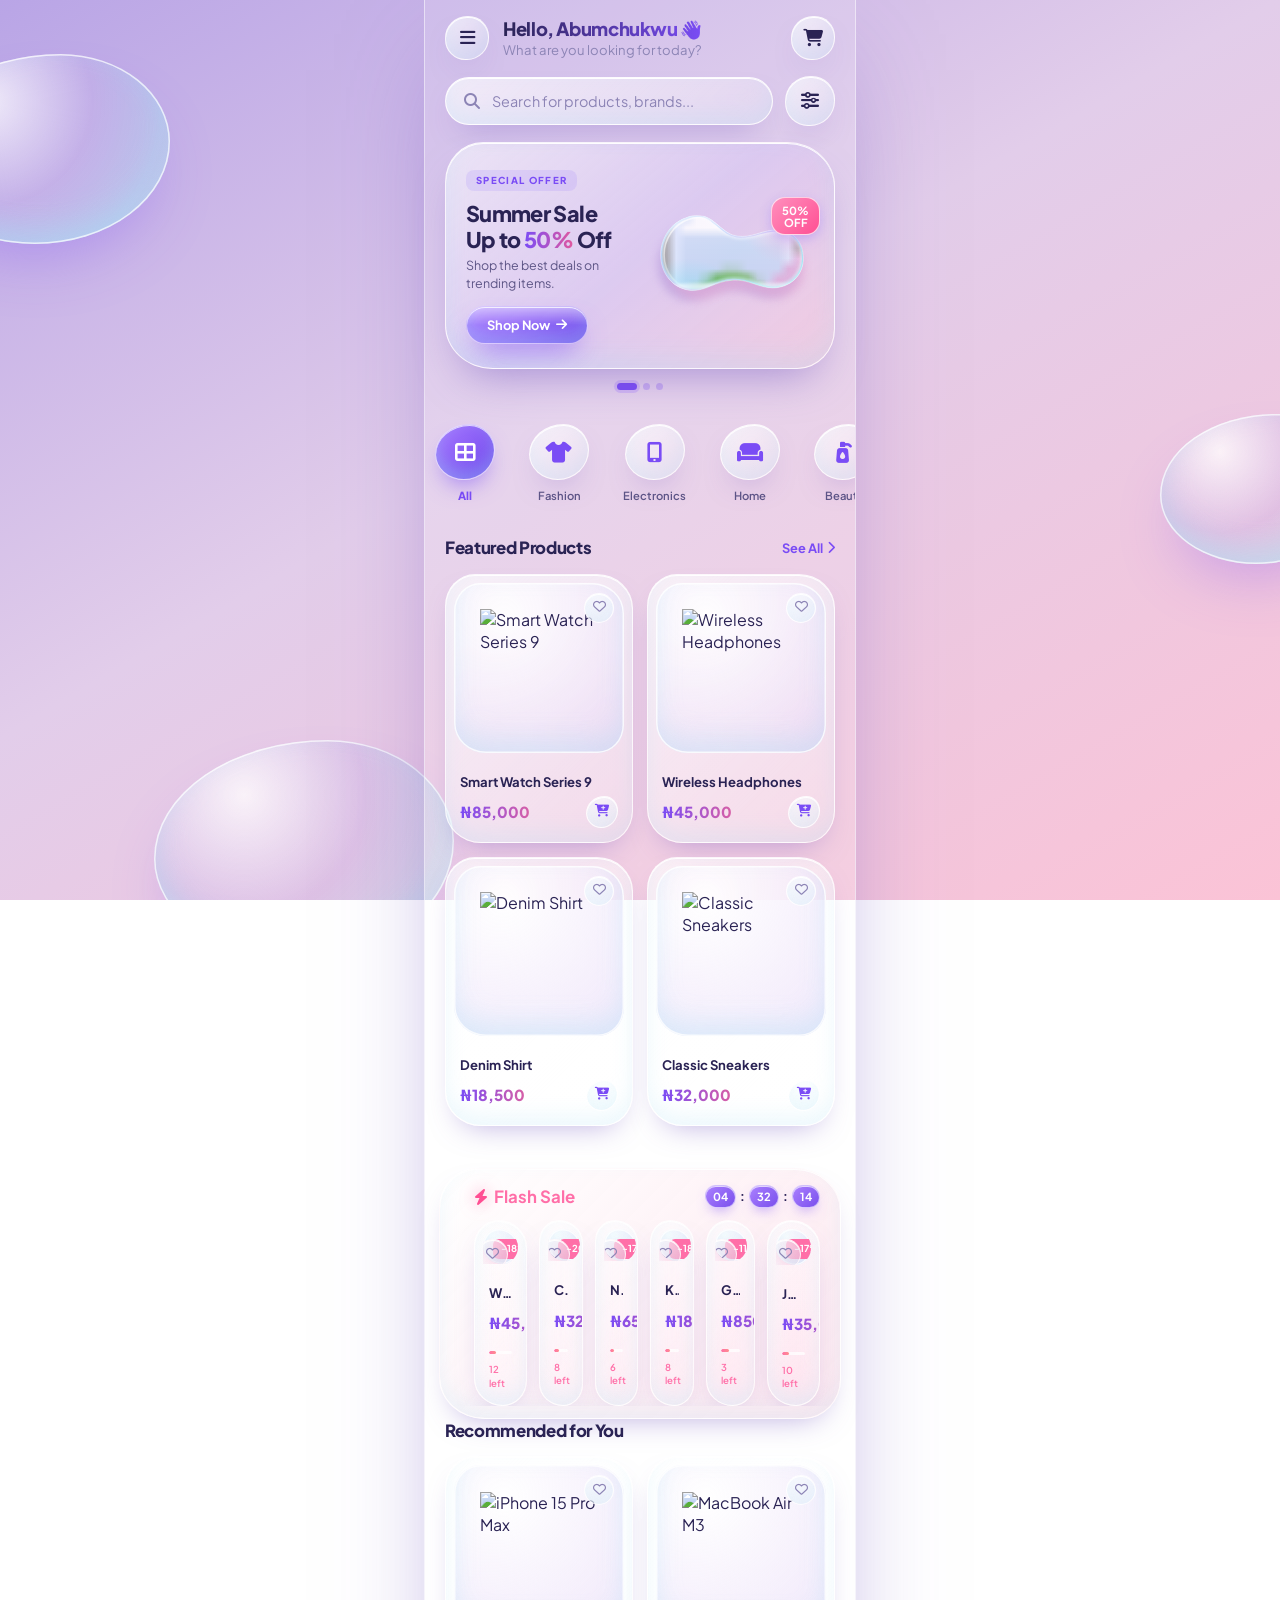
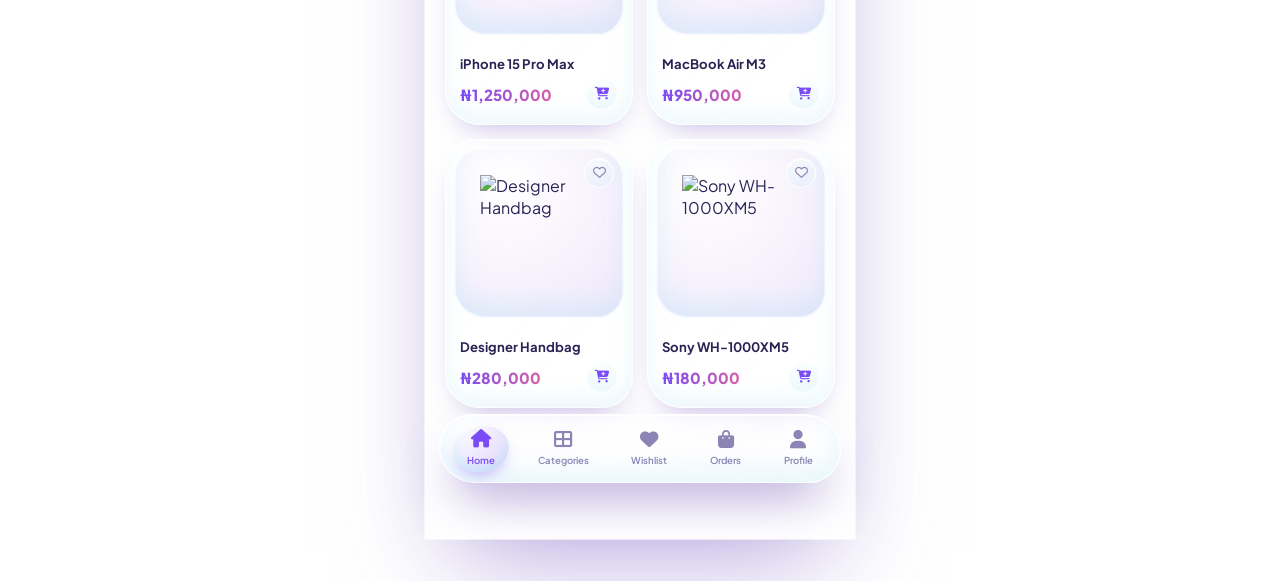
==== commit fb49a75d: "Add files via upload" ====
--- a/index.html
+++ b/index.html
@@ -3,12 +3,36 @@
 <head>
     <meta charset="UTF-8">
     <meta name="viewport" content="width=device-width, initial-scale=1.0, maximum-scale=1.0, user-scalable=no">
-    <meta name="theme-color" content="#7c5cfc">
+    <meta name="theme-color" content="#c4b2ea">
     <title>ShopNG</title>
     <link rel="stylesheet" href="https://cdnjs.cloudflare.com/ajax/libs/font-awesome/6.5.1/css/all.min.css">
+    <link rel="preconnect" href="https://fonts.googleapis.com">
+    <link rel="stylesheet" href="https://fonts.googleapis.com/css2?family=Plus+Jakarta+Sans:wght@400;500;600;700;800&display=swap">
     <link rel="stylesheet" href="./style.css">
+    <link rel="stylesheet" href="./glass.css">
 </head>
 <body>
+    <div class="bg-orbs" aria-hidden="true"><i></i><i></i><i></i></div>
+    <svg width="0" height="0" style="position:absolute" aria-hidden="true"><defs>
+<path id="gbPath" d="M120 70C60 90 20 150 20 215C20 290 70 350 140 355C200 358 230 320 300 315C370 310 400 345 460 345C530 345 580 295 580 230C580 165 540 120 480 118C420 116 380 150 320 142C260 134 230 60 170 62C150 60 135 64 120 70Z"/>
+<clipPath id="gbClip"><use href="#gbPath"/></clipPath>
+<linearGradient id="gbFill" x1="0" y1="0" x2="1" y2="1"><stop offset="0" stop-color="#e6defa" stop-opacity=".38"/><stop offset=".5" stop-color="#efdcf6" stop-opacity=".1"/><stop offset="1" stop-color="#f9d6ea" stop-opacity=".3"/></linearGradient>
+<radialGradient id="gbCy" cx=".2" cy=".9" r=".35"><stop offset="0" stop-color="#8fe3f5" stop-opacity=".6"/><stop offset="1" stop-color="#8fe3f5" stop-opacity="0"/></radialGradient>
+<radialGradient id="gbPk" cx=".88" cy=".3" r=".3"><stop offset="0" stop-color="#f7b6dc" stop-opacity=".45"/><stop offset="1" stop-color="#f7b6dc" stop-opacity="0"/></radialGradient>
+<linearGradient id="gbRim" x1="0" y1="0" x2="1" y2="1"><stop offset="0" stop-color="#fff" stop-opacity=".95"/><stop offset=".3" stop-color="#b9c8ff"/><stop offset=".55" stop-color="#e9c7f5"/><stop offset=".8" stop-color="#9fe6f4"/><stop offset="1" stop-color="#fff" stop-opacity=".9"/></linearGradient>
+<linearGradient id="gbHg" x1="0" y1="0" x2=".55" y2=".5"><stop offset="0" stop-color="#fff"/><stop offset="1" stop-color="#000"/></linearGradient>
+<mask id="gbHm" maskUnits="userSpaceOnUse" x="0" y="0" width="600" height="420"><rect width="600" height="420" fill="url(#gbHg)"/></mask>
+<filter id="gb18" filterUnits="userSpaceOnUse" x="-100" y="-100" width="800" height="640"><feGaussianBlur stdDeviation="18"/></filter>
+<filter id="gb6" filterUnits="userSpaceOnUse" x="-100" y="-100" width="800" height="640"><feGaussianBlur stdDeviation="6"/></filter>
+<filter id="gb2" filterUnits="userSpaceOnUse" x="-100" y="-100" width="800" height="640"><feGaussianBlur stdDeviation="2.2"/></filter>
+<g id="gbShadow"><use href="#gbPath" fill="#a98bd6" opacity=".5" filter="url(#gb18)" transform="translate(-10 40)"/><use href="#gbPath" fill="#f4a8cc" opacity=".35" filter="url(#gb18)" transform="translate(30 50) scale(.96)"/></g>
+<g id="gbGlass"><rect width="600" height="420" fill="url(#gbFill)"/><rect width="600" height="420" fill="url(#gbCy)"/><rect width="600" height="420" fill="url(#gbPk)"/>
+<use href="#gbPath" fill="none" stroke="#fff" stroke-opacity=".5" stroke-width="22" filter="url(#gb6)"/>
+<use href="#gbPath" fill="none" stroke="url(#gbRim)" stroke-width="11" opacity=".9" filter="url(#gb2)"/>
+<use href="#gbPath" fill="none" stroke="#9fe0f5" stroke-opacity=".55" stroke-width="9" filter="url(#gb6)" transform="translate(0 -6)"/>
+<ellipse cx="170" cy="338" rx="110" ry="12" fill="#fff" opacity=".55" filter="url(#gb6)"/><ellipse cx="450" cy="333" rx="90" ry="9" fill="#fff" opacity=".4" filter="url(#gb6)"/></g>
+<g id="gbEdge"><g mask="url(#gbHm)"><use href="#gbPath" fill="none" stroke="#fff" stroke-width="6" stroke-linecap="round" filter="url(#gb2)" transform="translate(300 210) scale(.95) translate(-300 -210)"/></g><use href="#gbPath" fill="none" stroke="#fff" stroke-opacity=".85" stroke-width="1.6"/></g>
+</defs></svg>
     <div class="app-container">
         <!-- Toast Container -->
         <div class="toast-container" id="toastContainer"></div>
@@ -58,7 +82,7 @@
                                 <button class="promo-btn" onclick="navigateTo('categories')">Shop Now <i class="fas fa-arrow-right"></i></button>
                             </div>
                             <div class="promo-image">
-                                <img src="https://images.unsplash.com/photo-1441986300917-64674bd600d8?w=300&h=300&fit=crop" alt="Promo">
+                                <svg class="blob-art" viewBox="-20 20 640 400" role="img" aria-label="Promo" stroke-linejoin="round"><use href="#gbShadow"/><g clip-path="url(#gbClip)"><image href="https://images.unsplash.com/photo-1441986300917-64674bd600d8?w=300&h=300&fit=crop" x="20" y="62" width="560" height="293" preserveAspectRatio="xMidYMid slice"/><use href="#gbGlass"/></g><use href="#gbEdge"/></svg>
                                 <div class="promo-discount-badge">50%<br>OFF</div>
                             </div>
                         </div>
@@ -70,7 +94,7 @@
                                 <button class="promo-btn" onclick="navigateTo('categories')">Grab Deal <i class="fas fa-arrow-right"></i></button>
                             </div>
                             <div class="promo-image">
-                                <img src="https://images.unsplash.com/photo-1542291026-7eec264c27ff?w=300&h=300&fit=crop" alt="Promo">
+                                <svg class="blob-art" viewBox="-20 20 640 400" role="img" aria-label="Promo" stroke-linejoin="round"><use href="#gbShadow"/><g clip-path="url(#gbClip)"><image href="https://images.unsplash.com/photo-1542291026-7eec264c27ff?w=300&h=300&fit=crop" x="20" y="62" width="560" height="293" preserveAspectRatio="xMidYMid slice"/><use href="#gbGlass"/></g><use href="#gbEdge"/></svg>
                                 <div class="promo-discount-badge">20%<br>OFF</div>
                             </div>
                         </div>
@@ -82,7 +106,7 @@
                                 <button class="promo-btn" onclick="navigateTo('product', {id: 4})">Pre-order <i class="fas fa-arrow-right"></i></button>
                             </div>
                             <div class="promo-image">
-                                <img src="https://images.unsplash.com/photo-1696446701796-da61225697cc?w=300&h=300&fit=crop" alt="Promo">
+                                <svg class="blob-art" viewBox="-20 20 640 400" role="img" aria-label="Promo" stroke-linejoin="round"><use href="#gbShadow"/><g clip-path="url(#gbClip)"><image href="https://images.unsplash.com/photo-1696446701796-da61225697cc?w=300&h=300&fit=crop" x="20" y="62" width="560" height="293" preserveAspectRatio="xMidYMid slice"/><use href="#gbGlass"/></g><use href="#gbEdge"/></svg>
                                 <div class="promo-discount-badge">NEW</div>
                             </div>
                         </div>
--- a/glass.css
+++ b/glass.css
@@ -0,0 +1,110 @@
+/* ShopNG — Discover Glass theme (loads after style.css; overrides look only, no logic) */
+:root{--bg:#efe4fb;--surface:rgba(255,255,255,.35);--surface-raised:rgba(255,255,255,.5);--primary:#7a4cf5;--primary-light:#a77bff;--primary-dark:#5f33d8;--secondary:#ff6fa8;--accent:#3ee0c0;--text:#2a2354;--text-secondary:#5d5586;--muted:#8c84b5;--border:rgba(255,255,255,.75);
+--glass:linear-gradient(135deg,rgba(255,255,255,.68),rgba(255,255,255,.22));--glass-line:1px solid rgba(255,255,255,.72);
+--shadow-soft:0 14px 30px -16px rgba(110,80,190,.5),inset 0 1px 0 rgba(255,255,255,.95),inset 0 -10px 20px rgba(159,224,245,.18);
+--shadow-raised:0 22px 44px -18px rgba(110,80,190,.55),inset 0 1px 0 rgba(255,255,255,.95),inset 0 -12px 24px rgba(159,224,245,.22);
+--shadow-inset:inset 0 3px 10px rgba(110,80,190,.18);
+--rim:linear-gradient(135deg,#fff,#b9c8ff 30%,#e9c7f5 55%,#9fe6f4 80%,#fff);
+--blob:58% 42% 52% 48%/54% 46% 54% 46%}
+body{font-family:"Plus Jakarta Sans","Inter",-apple-system,"Segoe UI",Roboto,Arial,sans-serif;background:linear-gradient(150deg,#c4b2ea 0%,#e2cdea 38%,#f5d0e3 70%,#fbc3d6 100%) fixed;color:var(--text)}
+.app-container{background:transparent}
+@media(min-width:768px){body{background:linear-gradient(150deg,#b9a5e6,#e2cdea 45%,#fbc3d6) fixed}.app-container{background:rgba(255,255,255,.14);box-shadow:0 0 0 1px rgba(255,255,255,.6),0 40px 100px -30px rgba(110,80,190,.55)}}
+/* floating iridescent bubbles */
+.bg-orbs{position:fixed;inset:0;overflow:hidden;pointer-events:none;z-index:0}
+.bg-orbs i{position:absolute;border-radius:var(--blob);background:radial-gradient(circle at 30% 25%,rgba(255,255,255,.75),rgba(196,178,234,.35) 45%,rgba(159,230,244,.28) 75%,rgba(247,182,220,.3));box-shadow:inset 0 0 0 1.5px rgba(255,255,255,.7),inset 0 -14px 30px rgba(159,224,245,.4),0 30px 60px -20px rgba(122,76,245,.35);animation:orb 14s ease-in-out infinite}
+.bg-orbs i:nth-child(1){width:260px;height:190px;top:6%;left:-90px}
+.bg-orbs i:nth-child(2){width:200px;height:150px;top:46%;right:-80px;animation-delay:-5s}
+.bg-orbs i:nth-child(3){width:300px;height:220px;bottom:-60px;left:12%;animation-delay:-9s}
+@keyframes orb{50%{transform:translate(14px,-26px) rotate(6deg)}}
+.app-container>*{position:relative;z-index:1}
+/* glass surfaces */
+.product-card,.cart-item,.cart-summary,.checkout-step,.address-card,.order-card,.profile-menu-item,.notif-item,.review-card,.payment-method,.empty-state,.menu-btn,.cart-btn,.search-bar,.filter-btn,.filter-chip,.add-cart-btn,.qty-btn,.category-icon,.size-option,.delivery-info,.stat-card{background:var(--glass);border:var(--glass-line);box-shadow:var(--shadow-soft);-webkit-backdrop-filter:blur(16px) saturate(170%);backdrop-filter:blur(16px) saturate(170%)}
+.product-card,.cart-item,.cart-summary,.checkout-step,.order-card,.review-card,.notif-item,.empty-state{border-radius:30px 36px 30px 36px/32px 34px 32px 34px}
+.checkout-step,.cart-summary,.order-card,.empty-state{padding:18px;margin-bottom:14px}
+.menu-btn,.cart-btn,.filter-btn{border-radius:50% 46% 50% 46%}
+.search-bar{border-radius:999px;border-color:rgba(255,255,255,.85)}
+.filter-chip{border-radius:999px;color:var(--text-secondary)}
+.filter-chip.active,.filter-chip:hover{background:linear-gradient(135deg,#a77bff,#7a4cf5);color:#fff;border-color:rgba(255,255,255,.6)}
+.greeting h1,.section-title{font-weight:800;letter-spacing:-.02em}
+.greeting h1{background:linear-gradient(90deg,#2a2354,#7a4cf5);-webkit-background-clip:text;background-clip:text;color:transparent}
+.section-link{color:var(--primary);font-weight:700}
+/* glass buttons */
+.neu-btn-primary,.promo-btn,.profile-avatar,.countdown-box,.cart-badge,.step-number{position:relative;overflow:hidden;color:#fff;border:1px solid rgba(255,255,255,.6);background:linear-gradient(135deg,rgba(167,123,255,.96),rgba(110,66,236,.92));box-shadow:0 14px 28px -10px rgba(122,76,245,.7),inset 0 1px 0 rgba(255,255,255,.75),inset 0 -10px 18px rgba(159,224,245,.3)}
+.neu-btn-primary,.promo-btn,.neu-btn-secondary{border-radius:999px;font-weight:700}
+.neu-btn-primary::before,.promo-btn::before{content:"";position:absolute;inset:0 0 50% 0;background:linear-gradient(180deg,rgba(255,255,255,.5),rgba(255,255,255,0));pointer-events:none}
+.neu-btn-primary:hover,.promo-btn:hover{transform:translateY(-2px);filter:brightness(1.06)}
+.neu-btn-secondary{background:var(--glass);border:var(--glass-line);box-shadow:var(--shadow-soft);color:var(--text);-webkit-backdrop-filter:blur(14px);backdrop-filter:blur(14px)}
+.cart-badge{background:linear-gradient(135deg,#ff8fbd,#ff4f93);border-color:#fff}
+.countdown-box{border-radius:12px 14px 12px 14px;box-shadow:0 6px 14px -6px rgba(122,76,245,.7),inset 0 1px 0 rgba(255,255,255,.7)}
+/* promo glass blob carousel */
+.promo-carousel{border-radius:38px 48px 38px 48px/40px 44px 40px 44px;background:linear-gradient(140deg,rgba(255,255,255,.55),rgba(215,196,245,.45) 50%,rgba(251,195,214,.5));border:1px solid rgba(255,255,255,.8);box-shadow:var(--shadow-raised)}
+.promo-label{color:var(--primary);font-weight:800;letter-spacing:.14em}
+.promo-title{font-weight:800;letter-spacing:-.03em;color:var(--text)}
+.promo-title span{background:linear-gradient(90deg,#7a4cf5,#e0589f);-webkit-background-clip:text;background-clip:text;color:transparent}
+.promo-subtitle{color:var(--text-secondary)}
+.promo-image{width:164px;height:102px;overflow:visible}
+.blob-art{width:100%;height:100%;overflow:visible;animation:floaty 6s ease-in-out infinite}
+@keyframes floaty{50%{transform:translateY(-8px) rotate(-1.5deg)}}
+.promo-discount-badge{top:-8px;right:-6px;background:linear-gradient(135deg,#ff8fbd,#ff4f93);border:1px solid rgba(255,255,255,.7);border-radius:14px;z-index:2;line-height:1.1;text-align:center}
+.promo-dot{background:rgba(122,76,245,.28)}.promo-dot.active{background:var(--primary);box-shadow:0 0 0 3px rgba(167,123,255,.3)}
+/* categories */
+.category-icon{border-radius:var(--blob);width:60px;height:56px;color:var(--primary)}
+.category-card.active .category-icon{color:#fff;background:linear-gradient(135deg,#a77bff,#6e42ec);box-shadow:0 12px 24px -10px rgba(122,76,245,.75),inset 0 1px 0 rgba(255,255,255,.7),inset 0 -8px 16px rgba(159,224,245,.35)}
+.category-name{font-weight:600;color:var(--text-secondary)}.category-card.active .category-name{color:var(--primary);font-weight:800}
+/* products */
+.product-card{transition:transform .3s,box-shadow .3s}.product-card:hover{transform:translateY(-5px);box-shadow:var(--shadow-raised)}
+.product-image-wrap{margin:8px;border-radius:26px 32px 26px 32px/28px 30px 28px 30px;background:radial-gradient(circle at 30% 20%,rgba(255,255,255,.9),rgba(226,208,246,.5));box-shadow:inset 0 0 0 1.5px rgba(255,255,255,.8),inset 0 -14px 26px rgba(159,224,245,.28)}
+.product-name{font-weight:700;color:var(--text)}
+.current-price{background:linear-gradient(90deg,#7a4cf5,#d65fa6);-webkit-background-clip:text;background-clip:text;color:transparent;font-weight:800}
+.add-cart-btn{border-radius:var(--blob);color:var(--primary)}
+.add-cart-btn:hover,.add-cart-btn.added{background:linear-gradient(135deg,#a77bff,#6e42ec);color:#fff}
+.wishlist-btn,.detail-wishlist-btn,.back-btn{background:var(--glass)!important;border:var(--glass-line)!important;box-shadow:var(--shadow-soft)!important;-webkit-backdrop-filter:blur(12px);backdrop-filter:blur(12px);border-radius:50%}
+.wishlist-btn.active,.detail-wishlist-btn.active{color:#ff4f93!important}
+/* flash sale */
+.flash-section{margin:22px 14px 0;padding:16px 0 12px 14px;border-radius:38px 46px 38px 46px/40px 42px 40px 42px;background:linear-gradient(135deg,rgba(255,255,255,.5),rgba(251,195,214,.4));border:var(--glass-line);box-shadow:var(--shadow-soft)}
+.flash-title i{color:#ff4f93;filter:drop-shadow(0 0 8px rgba(255,79,147,.6))}
+/* detail page */
+.product-detail-img{margin:12px 14px 0;border-radius:46px 72px 46px 72px/52px 62px 52px 62px;overflow:hidden;background:radial-gradient(circle at 30% 20%,rgba(255,255,255,.9),rgba(226,208,246,.55));border:1.5px solid rgba(255,255,255,.85);box-shadow:var(--shadow-raised),inset 0 0 40px rgba(159,224,245,.35)}
+.product-detail-price .discount{background:linear-gradient(135deg,#ff8fbd,#ff4f93);color:#fff;font-size:.72rem;font-weight:800;padding:4px 10px;border-radius:999px}
+.product-detail-price .old{text-decoration:line-through;color:var(--muted)}
+.stock-status{font-size:.8rem;font-weight:700;margin:6px 0}.in-stock{color:#16a37a}.low-stock{color:#e08a1e}.out-stock{color:#e0456b}
+.delivery-info{display:flex;align-items:center;gap:10px;padding:12px 16px;border-radius:999px;font-size:.8rem;color:var(--text-secondary)}.delivery-info i{color:var(--primary)}
+.color-option{box-shadow:0 6px 12px -4px rgba(60,40,120,.4),inset 0 2px 3px rgba(255,255,255,.7);border:2px solid #fff}.color-option.active{outline:3px solid var(--primary-light);outline-offset:2px}
+.size-option{border-radius:16px;font-weight:700;color:var(--text)}.size-option.active{background:linear-gradient(135deg,#a77bff,#6e42ec);color:#fff}
+.qty-btn{border-radius:50%}.qty-value{font-weight:800}
+.stars i{color:#ffb547}.stars i.empty{color:#d4cdee}
+/* floating glass bars */
+.bottom-nav{left:50%!important;right:auto!important;transform:translateX(-50%);bottom:14px!important;width:calc(100% - 28px);max-width:402px;border-radius:38px 44px 38px 44px/40px 42px 40px 42px;background:linear-gradient(135deg,rgba(255,255,255,.72),rgba(255,255,255,.3));border:1.5px solid rgba(255,255,255,.85);box-shadow:0 26px 50px -18px rgba(90,60,170,.6),inset 0 1px 0 #fff,inset 0 -12px 24px rgba(159,224,245,.25);-webkit-backdrop-filter:blur(24px) saturate(180%);backdrop-filter:blur(24px) saturate(180%)}
+.nav-item.active{color:var(--primary);background:linear-gradient(135deg,rgba(255,255,255,.95),rgba(205,185,250,.6));border-radius:var(--blob);box-shadow:0 8px 18px -8px rgba(122,76,245,.6),inset 0 1px 0 #fff,inset 0 -6px 12px rgba(159,224,245,.4)}
+.sticky-action{bottom:90px!important;left:50%!important;right:auto!important;transform:translateX(-50%);width:calc(100% - 28px);max-width:402px;padding:10px!important;border-radius:999px;background:linear-gradient(135deg,rgba(255,255,255,.72),rgba(255,255,255,.34))!important;border:1.5px solid rgba(255,255,255,.85);box-shadow:0 20px 40px -16px rgba(90,60,170,.55),inset 0 1px 0 #fff!important;-webkit-backdrop-filter:blur(22px) saturate(170%);backdrop-filter:blur(22px) saturate(170%)}
+/* forms, orders, profile */
+.form-input,.form-select,.form-textarea{background:rgba(255,255,255,.55);border:1px solid rgba(255,255,255,.85);border-radius:20px;box-shadow:var(--shadow-inset);color:var(--text)}
+.form-input:focus,.form-select:focus,.form-textarea:focus{border-color:var(--primary-light);box-shadow:0 0 0 4px rgba(167,123,255,.25)}
+.payment-method.active,.address-card.active{border-color:var(--primary-light);box-shadow:0 0 0 3px rgba(167,123,255,.28),var(--shadow-soft)}
+.summary-row.total{font-weight:800;color:var(--primary)}
+.cart-item-img,.order-item-img{border-radius:22px;background:radial-gradient(circle at 30% 20%,#fff,rgba(226,208,246,.55));overflow:hidden;border:1px solid rgba(255,255,255,.85)}
+.badge-primary{background:rgba(167,123,255,.22);color:#5f33d8}.badge-success{background:rgba(62,224,192,.25);color:#0e8c6f}.badge-warning{background:rgba(255,184,106,.3);color:#b0620c}.badge-danger{background:rgba(255,111,168,.25);color:#c0286a}
+.profile-avatar{border-radius:var(--blob);width:92px;height:84px}
+.profile-menu-item{border-radius:999px;padding:14px 20px}.profile-menu-item i:first-child{color:var(--primary)}
+.toggle-switch.active{background:linear-gradient(135deg,#a77bff,#6e42ec)}
+.notif-item.unread{border-color:rgba(167,123,255,.8)}
+.track-step.completed .track-dot,.track-step.active .track-dot{background:linear-gradient(135deg,#a77bff,#6e42ec);box-shadow:0 0 0 4px rgba(167,123,255,.28)}
+.toast{background:var(--glass);border:var(--glass-line);box-shadow:var(--shadow-raised);border-left:3px solid var(--primary);-webkit-backdrop-filter:blur(20px);backdrop-filter:blur(20px)}
+.modal-overlay{background:rgba(60,36,120,.35);-webkit-backdrop-filter:blur(6px);backdrop-filter:blur(6px)}
+.modal-drawer{background:linear-gradient(160deg,rgba(255,255,255,.9),rgba(238,224,250,.88));border-radius:40px 40px 0 0;border:1.5px solid #fff;box-shadow:0 -20px 60px -20px rgba(90,60,170,.5)}
+.page.active{animation:pageFade .45s ease both}
+/* dark mode */
+body.dark-mode{--bg:#1b1438;--surface:rgba(255,255,255,.07);--surface-raised:rgba(255,255,255,.1);--text:#f6f0ff;--text-secondary:#c9bde8;--muted:#9d92c8;--border:rgba(255,255,255,.14);
+--glass:linear-gradient(135deg,rgba(255,255,255,.16),rgba(255,255,255,.05));--glass-line:1px solid rgba(255,255,255,.2);
+--shadow-soft:0 14px 30px -14px rgba(0,0,0,.6),inset 0 1px 0 rgba(255,255,255,.22),inset 0 -10px 20px rgba(122,76,245,.18);
+--shadow-raised:0 22px 44px -16px rgba(0,0,0,.7),inset 0 1px 0 rgba(255,255,255,.25),inset 0 -12px 24px rgba(122,76,245,.25);
+background:linear-gradient(150deg,#1b1438,#2c1c4d 50%,#4a2352) fixed}
+body.dark-mode .greeting h1{background:linear-gradient(90deg,#fff,#c3a9ff);-webkit-background-clip:text;background-clip:text}
+body.dark-mode .bottom-nav,body.dark-mode .sticky-action{background:linear-gradient(135deg,rgba(255,255,255,.16),rgba(255,255,255,.05))!important;border-color:rgba(255,255,255,.2)}
+body.dark-mode .nav-item.active{background:linear-gradient(135deg,rgba(167,123,255,.55),rgba(122,76,245,.3));color:#fff}
+body.dark-mode .promo-carousel,body.dark-mode .flash-section{background:linear-gradient(135deg,rgba(255,255,255,.12),rgba(122,76,245,.18))}
+body.dark-mode .promo-slide,body.dark-mode .promo-title{color:#fff}
+body.dark-mode .product-image-wrap,body.dark-mode .product-detail-img,body.dark-mode .cart-item-img,body.dark-mode .order-item-img{background:radial-gradient(circle at 30% 20%,rgba(255,255,255,.28),rgba(122,76,245,.2))}
+body.dark-mode .modal-drawer{background:linear-gradient(160deg,rgba(44,28,77,.96),rgba(27,20,56,.96))}
+body.dark-mode .form-input,body.dark-mode .form-select,body.dark-mode .form-textarea{background:rgba(255,255,255,.08);border-color:rgba(255,255,255,.18)}
+@media(prefers-reduced-motion:reduce){.bg-orbs i,.blob-art{animation:none}}
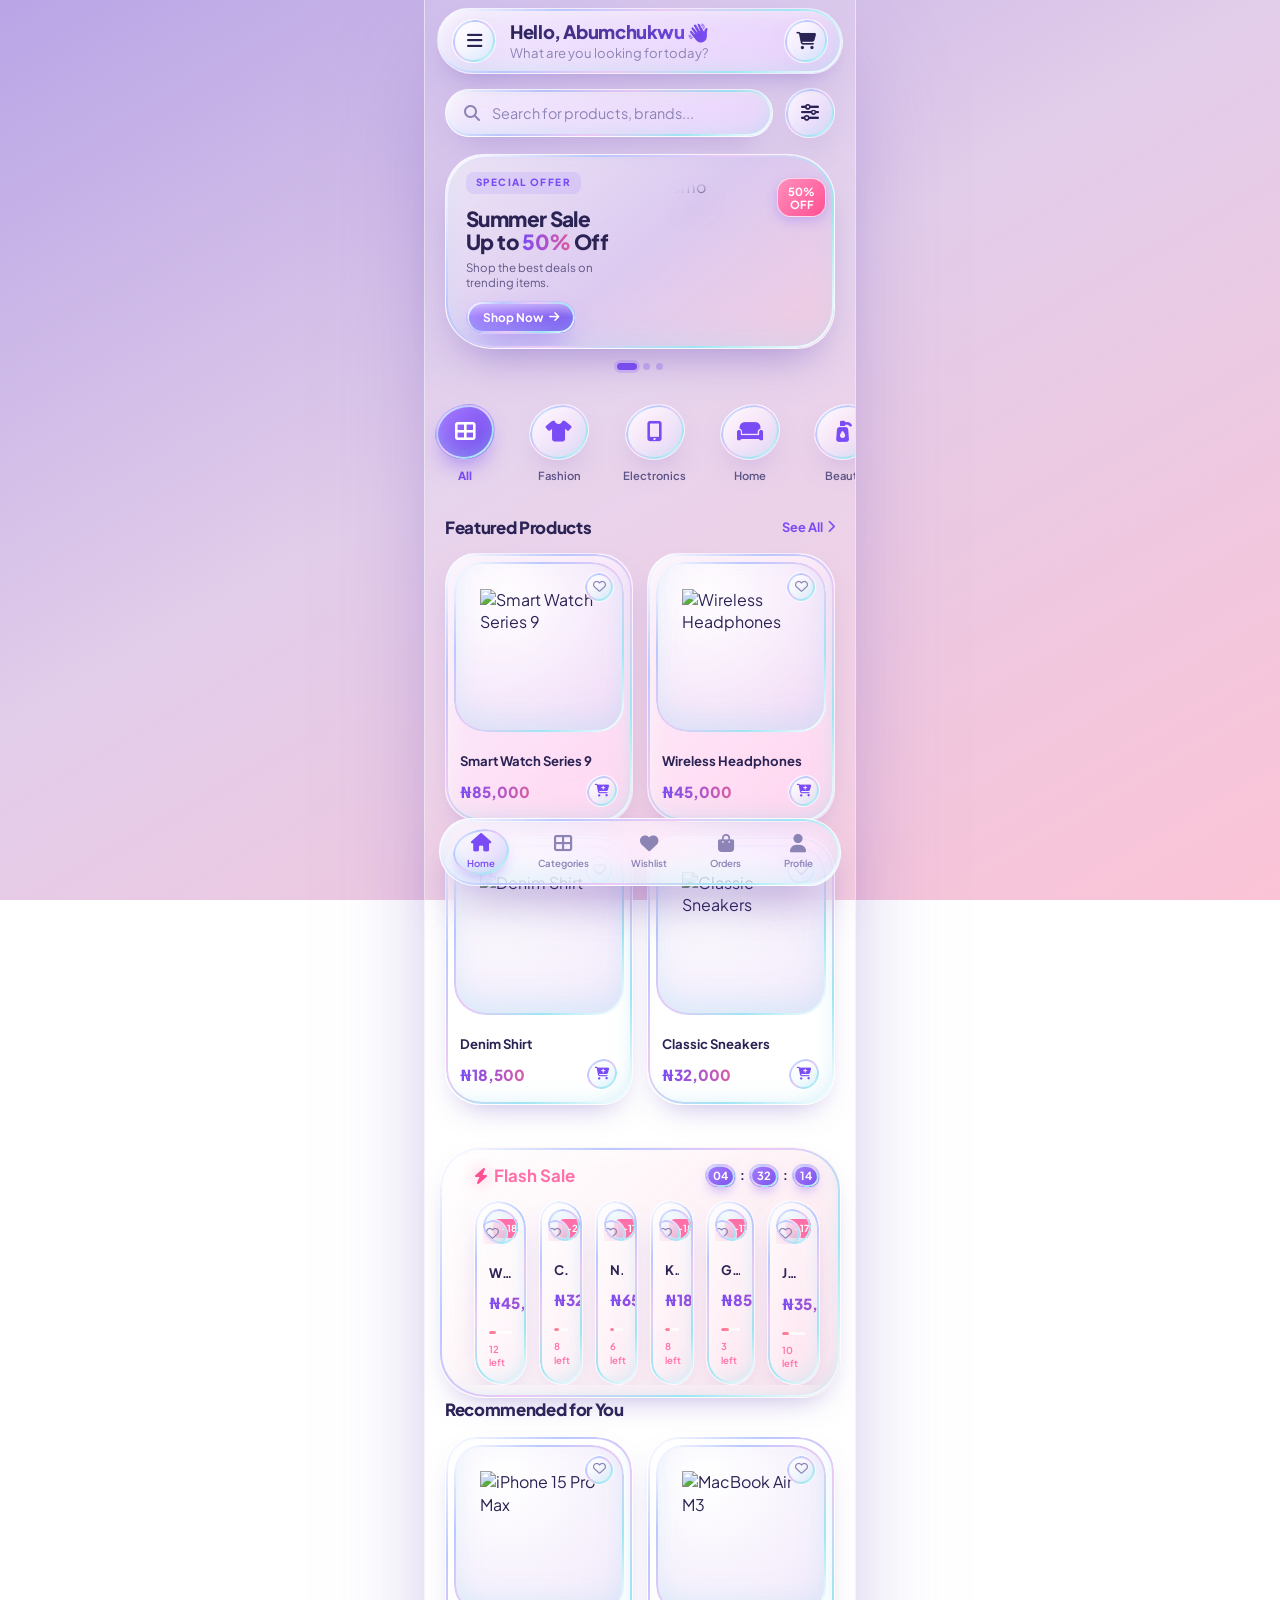
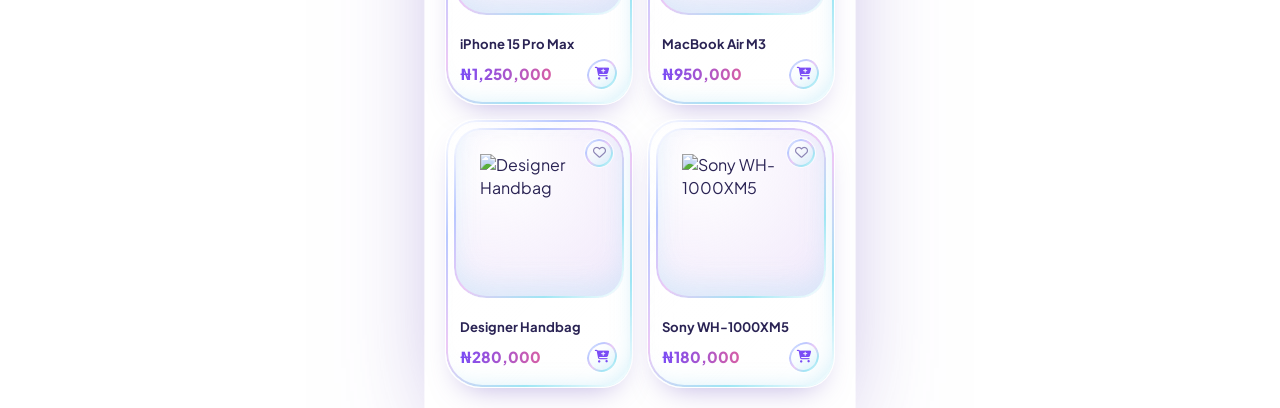
==== commit acb03729: "Add files via upload" ====
--- a/index.html
+++ b/index.html
@@ -12,28 +12,7 @@
     <link rel="stylesheet" href="./glass.css">
 </head>
 <body>
-    <div class="bg-orbs" aria-hidden="true"><i></i><i></i><i></i></div>
-    <svg width="0" height="0" style="position:absolute" aria-hidden="true"><defs>
-<path id="gbPath" d="M120 70C60 90 20 150 20 215C20 290 70 350 140 355C200 358 230 320 300 315C370 310 400 345 460 345C530 345 580 295 580 230C580 165 540 120 480 118C420 116 380 150 320 142C260 134 230 60 170 62C150 60 135 64 120 70Z"/>
-<clipPath id="gbClip"><use href="#gbPath"/></clipPath>
-<linearGradient id="gbFill" x1="0" y1="0" x2="1" y2="1"><stop offset="0" stop-color="#e6defa" stop-opacity=".38"/><stop offset=".5" stop-color="#efdcf6" stop-opacity=".1"/><stop offset="1" stop-color="#f9d6ea" stop-opacity=".3"/></linearGradient>
-<radialGradient id="gbCy" cx=".2" cy=".9" r=".35"><stop offset="0" stop-color="#8fe3f5" stop-opacity=".6"/><stop offset="1" stop-color="#8fe3f5" stop-opacity="0"/></radialGradient>
-<radialGradient id="gbPk" cx=".88" cy=".3" r=".3"><stop offset="0" stop-color="#f7b6dc" stop-opacity=".45"/><stop offset="1" stop-color="#f7b6dc" stop-opacity="0"/></radialGradient>
-<linearGradient id="gbRim" x1="0" y1="0" x2="1" y2="1"><stop offset="0" stop-color="#fff" stop-opacity=".95"/><stop offset=".3" stop-color="#b9c8ff"/><stop offset=".55" stop-color="#e9c7f5"/><stop offset=".8" stop-color="#9fe6f4"/><stop offset="1" stop-color="#fff" stop-opacity=".9"/></linearGradient>
-<linearGradient id="gbHg" x1="0" y1="0" x2=".55" y2=".5"><stop offset="0" stop-color="#fff"/><stop offset="1" stop-color="#000"/></linearGradient>
-<mask id="gbHm" maskUnits="userSpaceOnUse" x="0" y="0" width="600" height="420"><rect width="600" height="420" fill="url(#gbHg)"/></mask>
-<filter id="gb18" filterUnits="userSpaceOnUse" x="-100" y="-100" width="800" height="640"><feGaussianBlur stdDeviation="18"/></filter>
-<filter id="gb6" filterUnits="userSpaceOnUse" x="-100" y="-100" width="800" height="640"><feGaussianBlur stdDeviation="6"/></filter>
-<filter id="gb2" filterUnits="userSpaceOnUse" x="-100" y="-100" width="800" height="640"><feGaussianBlur stdDeviation="2.2"/></filter>
-<g id="gbShadow"><use href="#gbPath" fill="#a98bd6" opacity=".5" filter="url(#gb18)" transform="translate(-10 40)"/><use href="#gbPath" fill="#f4a8cc" opacity=".35" filter="url(#gb18)" transform="translate(30 50) scale(.96)"/></g>
-<g id="gbGlass"><rect width="600" height="420" fill="url(#gbFill)"/><rect width="600" height="420" fill="url(#gbCy)"/><rect width="600" height="420" fill="url(#gbPk)"/>
-<use href="#gbPath" fill="none" stroke="#fff" stroke-opacity=".5" stroke-width="22" filter="url(#gb6)"/>
-<use href="#gbPath" fill="none" stroke="url(#gbRim)" stroke-width="11" opacity=".9" filter="url(#gb2)"/>
-<use href="#gbPath" fill="none" stroke="#9fe0f5" stroke-opacity=".55" stroke-width="9" filter="url(#gb6)" transform="translate(0 -6)"/>
-<ellipse cx="170" cy="338" rx="110" ry="12" fill="#fff" opacity=".55" filter="url(#gb6)"/><ellipse cx="450" cy="333" rx="90" ry="9" fill="#fff" opacity=".4" filter="url(#gb6)"/></g>
-<g id="gbEdge"><g mask="url(#gbHm)"><use href="#gbPath" fill="none" stroke="#fff" stroke-width="6" stroke-linecap="round" filter="url(#gb2)" transform="translate(300 210) scale(.95) translate(-300 -210)"/></g><use href="#gbPath" fill="none" stroke="#fff" stroke-opacity=".85" stroke-width="1.6"/></g>
-</defs></svg>
-    <div class="app-container">
+            <div class="app-container">
         <!-- Toast Container -->
         <div class="toast-container" id="toastContainer"></div>
 
@@ -82,7 +61,7 @@
                                 <button class="promo-btn" onclick="navigateTo('categories')">Shop Now <i class="fas fa-arrow-right"></i></button>
                             </div>
                             <div class="promo-image">
-                                <svg class="blob-art" viewBox="-20 20 640 400" role="img" aria-label="Promo" stroke-linejoin="round"><use href="#gbShadow"/><g clip-path="url(#gbClip)"><image href="https://images.unsplash.com/photo-1441986300917-64674bd600d8?w=300&h=300&fit=crop" x="20" y="62" width="560" height="293" preserveAspectRatio="xMidYMid slice"/><use href="#gbGlass"/></g><use href="#gbEdge"/></svg>
+                                <img class="promo-img" src="https://images.unsplash.com/photo-1441986300917-64674bd600d8?w=300&h=300&fit=crop" alt="Promo">
                                 <div class="promo-discount-badge">50%<br>OFF</div>
                             </div>
                         </div>
@@ -94,7 +73,7 @@
                                 <button class="promo-btn" onclick="navigateTo('categories')">Grab Deal <i class="fas fa-arrow-right"></i></button>
                             </div>
                             <div class="promo-image">
-                                <svg class="blob-art" viewBox="-20 20 640 400" role="img" aria-label="Promo" stroke-linejoin="round"><use href="#gbShadow"/><g clip-path="url(#gbClip)"><image href="https://images.unsplash.com/photo-1542291026-7eec264c27ff?w=300&h=300&fit=crop" x="20" y="62" width="560" height="293" preserveAspectRatio="xMidYMid slice"/><use href="#gbGlass"/></g><use href="#gbEdge"/></svg>
+                                <img class="promo-img" src="https://images.unsplash.com/photo-1542291026-7eec264c27ff?w=300&h=300&fit=crop" alt="Promo">
                                 <div class="promo-discount-badge">20%<br>OFF</div>
                             </div>
                         </div>
@@ -106,7 +85,7 @@
                                 <button class="promo-btn" onclick="navigateTo('product', {id: 4})">Pre-order <i class="fas fa-arrow-right"></i></button>
                             </div>
                             <div class="promo-image">
-                                <svg class="blob-art" viewBox="-20 20 640 400" role="img" aria-label="Promo" stroke-linejoin="round"><use href="#gbShadow"/><g clip-path="url(#gbClip)"><image href="https://images.unsplash.com/photo-1696446701796-da61225697cc?w=300&h=300&fit=crop" x="20" y="62" width="560" height="293" preserveAspectRatio="xMidYMid slice"/><use href="#gbGlass"/></g><use href="#gbEdge"/></svg>
+                                <img class="promo-img" src="https://images.unsplash.com/photo-1696446701796-da61225697cc?w=300&h=300&fit=crop" alt="Promo">
                                 <div class="promo-discount-badge">NEW</div>
                             </div>
                         </div>
--- a/glass.css
+++ b/glass.css
@@ -1,7 +1,7 @@
 /* ShopNG — Discover Glass theme (loads after style.css; overrides look only, no logic) */
 :root{--bg:#efe4fb;--surface:rgba(255,255,255,.35);--surface-raised:rgba(255,255,255,.5);--primary:#7a4cf5;--primary-light:#a77bff;--primary-dark:#5f33d8;--secondary:#ff6fa8;--accent:#3ee0c0;--text:#2a2354;--text-secondary:#5d5586;--muted:#8c84b5;--border:rgba(255,255,255,.75);
---glass:linear-gradient(135deg,rgba(255,255,255,.68),rgba(255,255,255,.22));--glass-line:1px solid rgba(255,255,255,.72);
---shadow-soft:0 14px 30px -16px rgba(110,80,190,.5),inset 0 1px 0 rgba(255,255,255,.95),inset 0 -10px 20px rgba(159,224,245,.18);
+--glass:linear-gradient(135deg,rgba(255,255,255,.68),rgba(255,255,255,.22));--glass-line:1px solid rgba(255,255,255,.4);
+--shadow-soft:0 14px 30px -16px rgba(110,80,190,.5),inset 10px 10px 22px -14px rgba(255,255,255,.95),inset -8px -10px 22px -12px rgba(159,224,245,.5),inset 0 1px 0 rgba(255,255,255,.95);
 --shadow-raised:0 22px 44px -18px rgba(110,80,190,.55),inset 0 1px 0 rgba(255,255,255,.95),inset 0 -12px 24px rgba(159,224,245,.22);
 --shadow-inset:inset 0 3px 10px rgba(110,80,190,.18);
 --rim:linear-gradient(135deg,#fff,#b9c8ff 30%,#e9c7f5 55%,#9fe6f4 80%,#fff);
@@ -9,14 +9,6 @@
 body{font-family:"Plus Jakarta Sans","Inter",-apple-system,"Segoe UI",Roboto,Arial,sans-serif;background:linear-gradient(150deg,#c4b2ea 0%,#e2cdea 38%,#f5d0e3 70%,#fbc3d6 100%) fixed;color:var(--text)}
 .app-container{background:transparent}
 @media(min-width:768px){body{background:linear-gradient(150deg,#b9a5e6,#e2cdea 45%,#fbc3d6) fixed}.app-container{background:rgba(255,255,255,.14);box-shadow:0 0 0 1px rgba(255,255,255,.6),0 40px 100px -30px rgba(110,80,190,.55)}}
-/* floating iridescent bubbles */
-.bg-orbs{position:fixed;inset:0;overflow:hidden;pointer-events:none;z-index:0}
-.bg-orbs i{position:absolute;border-radius:var(--blob);background:radial-gradient(circle at 30% 25%,rgba(255,255,255,.75),rgba(196,178,234,.35) 45%,rgba(159,230,244,.28) 75%,rgba(247,182,220,.3));box-shadow:inset 0 0 0 1.5px rgba(255,255,255,.7),inset 0 -14px 30px rgba(159,224,245,.4),0 30px 60px -20px rgba(122,76,245,.35);animation:orb 14s ease-in-out infinite}
-.bg-orbs i:nth-child(1){width:260px;height:190px;top:6%;left:-90px}
-.bg-orbs i:nth-child(2){width:200px;height:150px;top:46%;right:-80px;animation-delay:-5s}
-.bg-orbs i:nth-child(3){width:300px;height:220px;bottom:-60px;left:12%;animation-delay:-9s}
-@keyframes orb{50%{transform:translate(14px,-26px) rotate(6deg)}}
-.app-container>*{position:relative;z-index:1}
 /* glass surfaces */
 .product-card,.cart-item,.cart-summary,.checkout-step,.address-card,.order-card,.profile-menu-item,.notif-item,.review-card,.payment-method,.empty-state,.menu-btn,.cart-btn,.search-bar,.filter-btn,.filter-chip,.add-cart-btn,.qty-btn,.category-icon,.size-option,.delivery-info,.stat-card{background:var(--glass);border:var(--glass-line);box-shadow:var(--shadow-soft);-webkit-backdrop-filter:blur(16px) saturate(170%);backdrop-filter:blur(16px) saturate(170%)}
 .product-card,.cart-item,.cart-summary,.checkout-step,.order-card,.review-card,.notif-item,.empty-state{border-radius:30px 36px 30px 36px/32px 34px 32px 34px}
@@ -92,7 +84,6 @@
 .toast{background:var(--glass);border:var(--glass-line);box-shadow:var(--shadow-raised);border-left:3px solid var(--primary);-webkit-backdrop-filter:blur(20px);backdrop-filter:blur(20px)}
 .modal-overlay{background:rgba(60,36,120,.35);-webkit-backdrop-filter:blur(6px);backdrop-filter:blur(6px)}
 .modal-drawer{background:linear-gradient(160deg,rgba(255,255,255,.9),rgba(238,224,250,.88));border-radius:40px 40px 0 0;border:1.5px solid #fff;box-shadow:0 -20px 60px -20px rgba(90,60,170,.5)}
-.page.active{animation:pageFade .45s ease both}
 /* dark mode */
 body.dark-mode{--bg:#1b1438;--surface:rgba(255,255,255,.07);--surface-raised:rgba(255,255,255,.1);--text:#f6f0ff;--text-secondary:#c9bde8;--muted:#9d92c8;--border:rgba(255,255,255,.14);
 --glass:linear-gradient(135deg,rgba(255,255,255,.16),rgba(255,255,255,.05));--glass-line:1px solid rgba(255,255,255,.2);
@@ -107,4 +98,27 @@
 body.dark-mode .product-image-wrap,body.dark-mode .product-detail-img,body.dark-mode .cart-item-img,body.dark-mode .order-item-img{background:radial-gradient(circle at 30% 20%,rgba(255,255,255,.28),rgba(122,76,245,.2))}
 body.dark-mode .modal-drawer{background:linear-gradient(160deg,rgba(44,28,77,.96),rgba(27,20,56,.96))}
 body.dark-mode .form-input,body.dark-mode .form-select,body.dark-mode .form-textarea{background:rgba(255,255,255,.08);border-color:rgba(255,255,255,.18)}
-@media(prefers-reduced-motion:reduce){.bg-orbs i,.blob-art{animation:none}}
+@media(prefers-reduced-motion:reduce){.blob-art{animation:none}}
+
+/* ---- v2 fixes ---- */
+/* iridescent reflective rim (like the Discover glass) on every glass surface */
+.product-card,.cart-item,.cart-summary,.checkout-step,.address-card,.order-card,.profile-menu-item,.notif-item,.review-card,.payment-method,.empty-state,.menu-btn,.cart-btn,.search-bar,.filter-btn,.filter-chip,.add-cart-btn,.qty-btn,.category-icon,.size-option,.delivery-info,.stat-card,.neu-btn,.promo-carousel,.flash-section,.toast,.modal-drawer,.app-header,.cart-item-img,.order-item-img,.profile-avatar,.countdown-box,.product-image-wrap,.product-detail-img,.promo-btn,.nav-item.active{position:relative}
+.product-card::after,.cart-item::after,.cart-summary::after,.checkout-step::after,.address-card::after,.order-card::after,.profile-menu-item::after,.notif-item::after,.review-card::after,.payment-method::after,.empty-state::after,.menu-btn::after,.cart-btn::after,.search-bar::after,.filter-btn::after,.filter-chip::after,.add-cart-btn::after,.qty-btn::after,.category-icon::after,.size-option::after,.delivery-info::after,.stat-card::after,.neu-btn::after,.promo-carousel::after,.flash-section::after,.toast::after,.modal-drawer::after,.app-header::after,.cart-item-img::after,.order-item-img::after,.profile-avatar::after,.countdown-box::after,.product-image-wrap::after,.product-detail-img::after,.promo-btn::after,.nav-item.active::after,.bottom-nav::after,.sticky-action::after,.wishlist-btn::after,.detail-wishlist-btn::after,.back-btn::after{content:"";position:absolute;inset:0;border-radius:inherit;padding:1.6px;background:linear-gradient(135deg,rgba(255,255,255,.98),#b9c8ff 26%,#ecc9f6 50%,#9fe6f4 76%,rgba(255,255,255,.95));-webkit-mask:linear-gradient(#000 0 0) content-box,linear-gradient(#000 0 0);-webkit-mask-composite:xor;mask:linear-gradient(#000 0 0) content-box exclude,linear-gradient(#000 0 0);pointer-events:none;z-index:3}
+.form-input,.form-select,.form-textarea{border:1.5px solid rgba(255,255,255,.95);box-shadow:var(--shadow-inset),0 0 0 1px rgba(185,200,255,.5)}
+/* top bar: floating glass pill that stays put */
+.app-header{position:sticky;top:calc(8px + env(safe-area-inset-top,0px));z-index:900;margin:8px 12px 6px;padding:10px 14px;border-radius:36px 42px 36px 42px/38px 40px 38px 40px;background:var(--glass);border:var(--glass-line);box-shadow:var(--shadow-soft);-webkit-backdrop-filter:blur(22px) saturate(180%);backdrop-filter:blur(22px) saturate(180%)}
+.app-header .menu-btn,.app-header .cart-btn{box-shadow:var(--shadow-soft)}
+/* hero banner: shorter, bigger picture that melts into the banner */
+.promo-slide{min-height:0!important;padding:14px 10px 14px 20px!important;gap:4px;align-items:center}
+.promo-content{min-width:0}
+.promo-label{font-size:.62rem}
+.promo-title{font-size:1.3rem!important;line-height:1.1;margin:4px 0 6px}
+.promo-subtitle{font-size:.72rem!important;line-height:1.35;margin-bottom:10px!important}
+.promo-btn{padding:8px 16px;font-size:.74rem;white-space:nowrap}
+.promo-image{width:188px;height:150px;margin:-6px -4px -6px 0;flex-shrink:0}
+.promo-img{width:100%;height:100%;object-fit:cover;border-radius:44% 56% 50% 50%/50% 46% 54% 50%;mix-blend-mode:multiply;-webkit-mask-image:radial-gradient(closest-side,#000 66%,transparent 100%);mask-image:radial-gradient(closest-side,#000 66%,transparent 100%);filter:saturate(1.15) contrast(1.04) drop-shadow(0 12px 14px rgba(90,60,170,.35));animation:floaty 6s ease-in-out infinite}
+body.dark-mode .promo-img{mix-blend-mode:normal}
+.promo-discount-badge{top:2px;right:2px}
+/* pages: room for the floating bars; detail sheet above everything */
+#page-product{padding-bottom:180px}
+.modal-drawer{max-height:82vh;padding-bottom:48px}
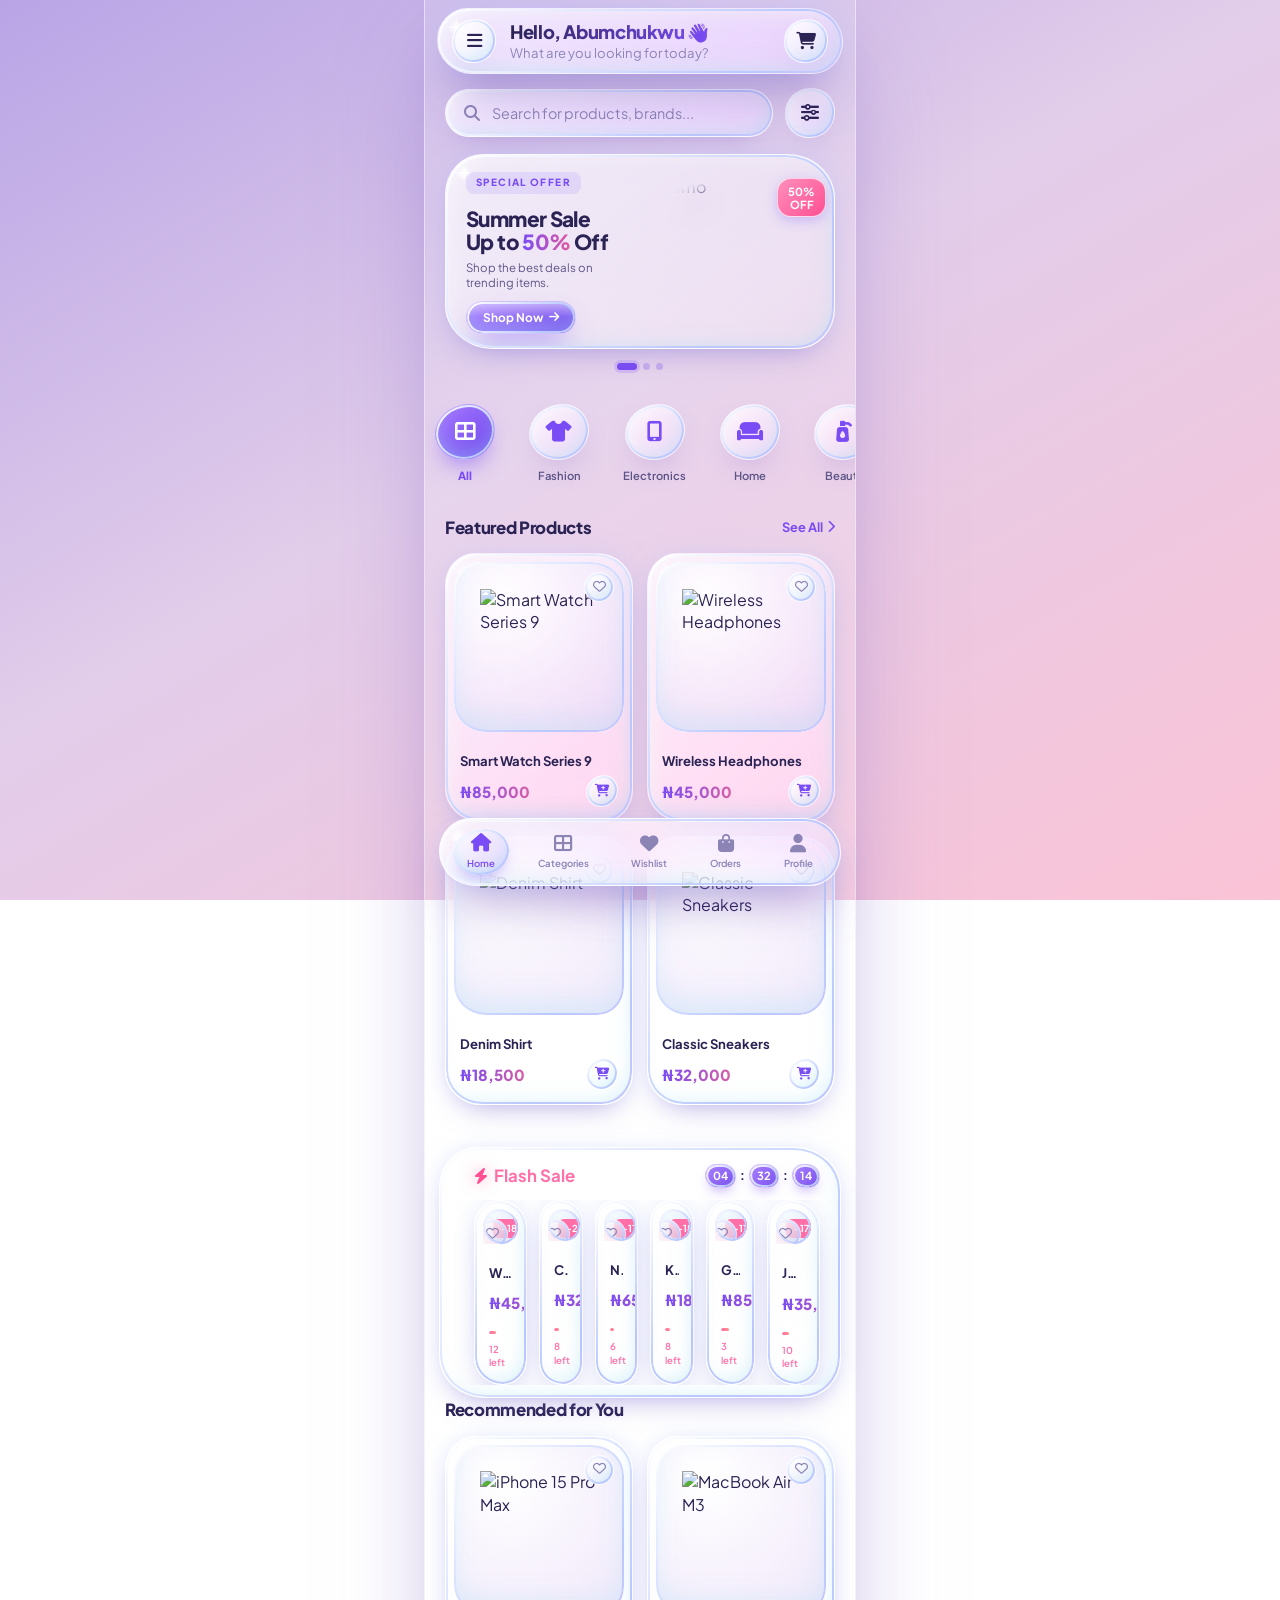
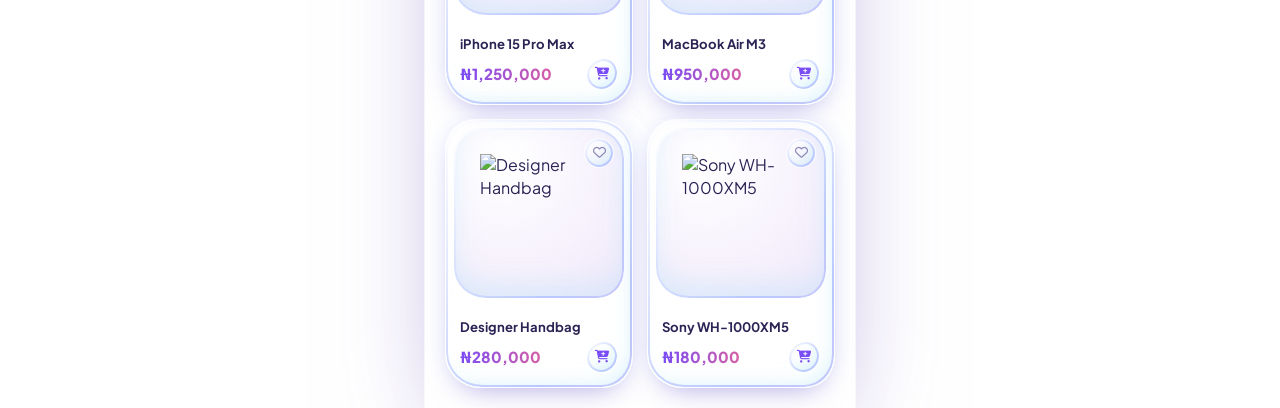
==== commit 76f130df: "Add files via upload" ====
--- a/index.html
+++ b/index.html
@@ -8,8 +8,8 @@
     <link rel="stylesheet" href="https://cdnjs.cloudflare.com/ajax/libs/font-awesome/6.5.1/css/all.min.css">
     <link rel="preconnect" href="https://fonts.googleapis.com">
     <link rel="stylesheet" href="https://fonts.googleapis.com/css2?family=Plus+Jakarta+Sans:wght@400;500;600;700;800&display=swap">
-    <link rel="stylesheet" href="./style.css">
-    <link rel="stylesheet" href="./glass.css">
+    <link rel="stylesheet" href="./style.css?v=3">
+    <link rel="stylesheet" href="./glass.v2.css">
 </head>
 <body>
             <div class="app-container">
--- a/glass.v2.css
+++ b/glass.v2.css
@@ -0,0 +1,143 @@
+/* ShopNG — Discover Glass theme (loads after style.css; overrides look only, no logic) */
+:root{--bg:#efe4fb;--surface:rgba(255,255,255,.35);--surface-raised:rgba(255,255,255,.5);--primary:#7a4cf5;--primary-light:#a77bff;--primary-dark:#5f33d8;--secondary:#ff6fa8;--accent:#3ee0c0;--text:#2a2354;--text-secondary:#5d5586;--muted:#8c84b5;--border:rgba(255,255,255,.75);
+--glass:linear-gradient(135deg,rgba(255,255,255,.68),rgba(255,255,255,.22));--glass-line:1px solid rgba(255,255,255,.4);
+--shadow-soft:0 14px 30px -16px rgba(110,80,190,.5),inset 10px 10px 22px -14px rgba(255,255,255,.95),inset -8px -10px 22px -12px rgba(159,224,245,.5),inset 0 1px 0 rgba(255,255,255,.95);
+--shadow-raised:0 22px 44px -18px rgba(110,80,190,.55),inset 0 1px 0 rgba(255,255,255,.95),inset 0 -12px 24px rgba(159,224,245,.22);
+--shadow-inset:inset 0 3px 10px rgba(110,80,190,.18);
+--rim:linear-gradient(135deg,#fff,#b9c8ff 30%,#e9c7f5 55%,#9fe6f4 80%,#fff);
+--blob:58% 42% 52% 48%/54% 46% 54% 46%}
+body{font-family:"Plus Jakarta Sans","Inter",-apple-system,"Segoe UI",Roboto,Arial,sans-serif;background:linear-gradient(150deg,#c4b2ea 0%,#e2cdea 38%,#f5d0e3 70%,#fbc3d6 100%) fixed;color:var(--text)}
+.app-container{background:transparent}
+@media(min-width:768px){body{background:linear-gradient(150deg,#b9a5e6,#e2cdea 45%,#fbc3d6) fixed}.app-container{background:rgba(255,255,255,.14);box-shadow:0 0 0 1px rgba(255,255,255,.6),0 40px 100px -30px rgba(110,80,190,.55)}}
+/* glass surfaces */
+.product-card,.cart-item,.cart-summary,.checkout-step,.address-card,.order-card,.profile-menu-item,.notif-item,.review-card,.payment-method,.empty-state,.menu-btn,.cart-btn,.search-bar,.filter-btn,.filter-chip,.add-cart-btn,.qty-btn,.category-icon,.size-option,.delivery-info,.stat-card{background:var(--glass);border:var(--glass-line);box-shadow:var(--shadow-soft);-webkit-backdrop-filter:blur(16px) saturate(170%);backdrop-filter:blur(16px) saturate(170%)}
+.product-card,.cart-item,.cart-summary,.checkout-step,.order-card,.review-card,.notif-item,.empty-state{border-radius:30px 36px 30px 36px/32px 34px 32px 34px}
+.checkout-step,.cart-summary,.order-card,.empty-state{padding:18px;margin-bottom:14px}
+.menu-btn,.cart-btn,.filter-btn{border-radius:50% 46% 50% 46%}
+.search-bar{border-radius:999px;border-color:rgba(255,255,255,.85)}
+.filter-chip{border-radius:999px;color:var(--text-secondary)}
+.filter-chip.active,.filter-chip:hover{background:linear-gradient(135deg,#a77bff,#7a4cf5);color:#fff;border-color:rgba(255,255,255,.6)}
+.greeting h1,.section-title{font-weight:800;letter-spacing:-.02em}
+.greeting h1{background:linear-gradient(90deg,#2a2354,#7a4cf5);-webkit-background-clip:text;background-clip:text;color:transparent}
+.section-link{color:var(--primary);font-weight:700}
+/* glass buttons */
+.neu-btn-primary,.promo-btn,.profile-avatar,.countdown-box,.cart-badge,.step-number{position:relative;overflow:hidden;color:#fff;border:1px solid rgba(255,255,255,.6);background:linear-gradient(135deg,rgba(167,123,255,.96),rgba(110,66,236,.92));box-shadow:0 14px 28px -10px rgba(122,76,245,.7),inset 0 1px 0 rgba(255,255,255,.75),inset 0 -10px 18px rgba(159,224,245,.3)}
+.neu-btn-primary,.promo-btn,.neu-btn-secondary{border-radius:999px;font-weight:700}
+.neu-btn-primary::before,.promo-btn::before{content:"";position:absolute;inset:0 0 50% 0;background:linear-gradient(180deg,rgba(255,255,255,.5),rgba(255,255,255,0));pointer-events:none}
+.neu-btn-primary:hover,.promo-btn:hover{transform:translateY(-2px);filter:brightness(1.06)}
+.neu-btn-secondary{background:var(--glass);border:var(--glass-line);box-shadow:var(--shadow-soft);color:var(--text);-webkit-backdrop-filter:blur(14px);backdrop-filter:blur(14px)}
+.cart-badge{background:linear-gradient(135deg,#ff8fbd,#ff4f93);border-color:#fff}
+.countdown-box{border-radius:12px 14px 12px 14px;box-shadow:0 6px 14px -6px rgba(122,76,245,.7),inset 0 1px 0 rgba(255,255,255,.7)}
+/* promo glass blob carousel */
+.promo-carousel{border-radius:38px 48px 38px 48px/40px 44px 40px 44px;background:linear-gradient(140deg,rgba(255,255,255,.55),rgba(215,196,245,.45) 50%,rgba(251,195,214,.5));border:1px solid rgba(255,255,255,.8);box-shadow:var(--shadow-raised)}
+.promo-label{color:var(--primary);font-weight:800;letter-spacing:.14em}
+.promo-title{font-weight:800;letter-spacing:-.03em;color:var(--text)}
+.promo-title span{background:linear-gradient(90deg,#7a4cf5,#e0589f);-webkit-background-clip:text;background-clip:text;color:transparent}
+.promo-subtitle{color:var(--text-secondary)}
+.promo-image{width:164px;height:102px;overflow:visible}
+.blob-art{width:100%;height:100%;overflow:visible;animation:floaty 6s ease-in-out infinite}
+@keyframes floaty{50%{transform:translateY(-8px) rotate(-1.5deg)}}
+.promo-discount-badge{top:-8px;right:-6px;background:linear-gradient(135deg,#ff8fbd,#ff4f93);border:1px solid rgba(255,255,255,.7);border-radius:14px;z-index:2;line-height:1.1;text-align:center}
+.promo-dot{background:rgba(122,76,245,.28)}.promo-dot.active{background:var(--primary);box-shadow:0 0 0 3px rgba(167,123,255,.3)}
+/* categories */
+.category-icon{border-radius:var(--blob);width:60px;height:56px;color:var(--primary)}
+.category-card.active .category-icon{color:#fff;background:linear-gradient(135deg,#a77bff,#6e42ec);box-shadow:0 12px 24px -10px rgba(122,76,245,.75),inset 0 1px 0 rgba(255,255,255,.7),inset 0 -8px 16px rgba(159,224,245,.35)}
+.category-name{font-weight:600;color:var(--text-secondary)}.category-card.active .category-name{color:var(--primary);font-weight:800}
+/* products */
+.product-card{transition:transform .3s,box-shadow .3s}.product-card:hover{transform:translateY(-5px);box-shadow:var(--shadow-raised)}
+.product-image-wrap{margin:8px;border-radius:26px 32px 26px 32px/28px 30px 28px 30px;background:radial-gradient(circle at 30% 20%,rgba(255,255,255,.9),rgba(226,208,246,.5));box-shadow:inset 0 0 0 1.5px rgba(255,255,255,.8),inset 0 -14px 26px rgba(159,224,245,.28)}
+.product-name{font-weight:700;color:var(--text)}
+.current-price{background:linear-gradient(90deg,#7a4cf5,#d65fa6);-webkit-background-clip:text;background-clip:text;color:transparent;font-weight:800}
+.add-cart-btn{border-radius:var(--blob);color:var(--primary)}
+.add-cart-btn:hover,.add-cart-btn.added{background:linear-gradient(135deg,#a77bff,#6e42ec);color:#fff}
+.wishlist-btn,.detail-wishlist-btn,.back-btn{background:var(--glass)!important;border:var(--glass-line)!important;box-shadow:var(--shadow-soft)!important;-webkit-backdrop-filter:blur(12px);backdrop-filter:blur(12px);border-radius:50%}
+.wishlist-btn.active,.detail-wishlist-btn.active{color:#ff4f93!important}
+/* flash sale */
+.flash-section{margin:22px 14px 0;padding:16px 0 12px 14px;border-radius:38px 46px 38px 46px/40px 42px 40px 42px;background:linear-gradient(135deg,rgba(255,255,255,.5),rgba(251,195,214,.4));border:var(--glass-line);box-shadow:var(--shadow-soft)}
+.flash-title i{color:#ff4f93;filter:drop-shadow(0 0 8px rgba(255,79,147,.6))}
+/* detail page */
+.product-detail-img{margin:12px 14px 0;border-radius:46px 72px 46px 72px/52px 62px 52px 62px;overflow:hidden;background:radial-gradient(circle at 30% 20%,rgba(255,255,255,.9),rgba(226,208,246,.55));border:1.5px solid rgba(255,255,255,.85);box-shadow:var(--shadow-raised),inset 0 0 40px rgba(159,224,245,.35)}
+.product-detail-price .discount{background:linear-gradient(135deg,#ff8fbd,#ff4f93);color:#fff;font-size:.72rem;font-weight:800;padding:4px 10px;border-radius:999px}
+.product-detail-price .old{text-decoration:line-through;color:var(--muted)}
+.stock-status{font-size:.8rem;font-weight:700;margin:6px 0}.in-stock{color:#16a37a}.low-stock{color:#e08a1e}.out-stock{color:#e0456b}
+.delivery-info{display:flex;align-items:center;gap:10px;padding:12px 16px;border-radius:999px;font-size:.8rem;color:var(--text-secondary)}.delivery-info i{color:var(--primary)}
+.color-option{box-shadow:0 6px 12px -4px rgba(60,40,120,.4),inset 0 2px 3px rgba(255,255,255,.7);border:2px solid #fff}.color-option.active{outline:3px solid var(--primary-light);outline-offset:2px}
+.size-option{border-radius:16px;font-weight:700;color:var(--text)}.size-option.active{background:linear-gradient(135deg,#a77bff,#6e42ec);color:#fff}
+.qty-btn{border-radius:50%}.qty-value{font-weight:800}
+.stars i{color:#ffb547}.stars i.empty{color:#d4cdee}
+/* floating glass bars */
+.bottom-nav{left:50%!important;right:auto!important;transform:translateX(-50%);bottom:14px!important;width:calc(100% - 28px);max-width:402px;border-radius:38px 44px 38px 44px/40px 42px 40px 42px;background:linear-gradient(135deg,rgba(255,255,255,.72),rgba(255,255,255,.3));border:1.5px solid rgba(255,255,255,.85);box-shadow:0 26px 50px -18px rgba(90,60,170,.6),inset 0 1px 0 #fff,inset 0 -12px 24px rgba(159,224,245,.25);-webkit-backdrop-filter:blur(24px) saturate(180%);backdrop-filter:blur(24px) saturate(180%)}
+.nav-item.active{color:var(--primary);background:linear-gradient(135deg,rgba(255,255,255,.95),rgba(205,185,250,.6));border-radius:var(--blob);box-shadow:0 8px 18px -8px rgba(122,76,245,.6),inset 0 1px 0 #fff,inset 0 -6px 12px rgba(159,224,245,.4)}
+.sticky-action{bottom:90px!important;left:50%!important;right:auto!important;transform:translateX(-50%);width:calc(100% - 28px);max-width:402px;padding:10px!important;border-radius:999px;background:linear-gradient(135deg,rgba(255,255,255,.72),rgba(255,255,255,.34))!important;border:1.5px solid rgba(255,255,255,.85);box-shadow:0 20px 40px -16px rgba(90,60,170,.55),inset 0 1px 0 #fff!important;-webkit-backdrop-filter:blur(22px) saturate(170%);backdrop-filter:blur(22px) saturate(170%)}
+/* forms, orders, profile */
+.form-input,.form-select,.form-textarea{background:rgba(255,255,255,.55);border:1px solid rgba(255,255,255,.85);border-radius:20px;box-shadow:var(--shadow-inset);color:var(--text)}
+.form-input:focus,.form-select:focus,.form-textarea:focus{border-color:var(--primary-light);box-shadow:0 0 0 4px rgba(167,123,255,.25)}
+.payment-method.active,.address-card.active{border-color:var(--primary-light);box-shadow:0 0 0 3px rgba(167,123,255,.28),var(--shadow-soft)}
+.summary-row.total{font-weight:800;color:var(--primary)}
+.cart-item-img,.order-item-img{border-radius:22px;background:radial-gradient(circle at 30% 20%,#fff,rgba(226,208,246,.55));overflow:hidden;border:1px solid rgba(255,255,255,.85)}
+.badge-primary{background:rgba(167,123,255,.22);color:#5f33d8}.badge-success{background:rgba(62,224,192,.25);color:#0e8c6f}.badge-warning{background:rgba(255,184,106,.3);color:#b0620c}.badge-danger{background:rgba(255,111,168,.25);color:#c0286a}
+.profile-avatar{border-radius:var(--blob);width:92px;height:84px}
+.profile-menu-item{border-radius:999px;padding:14px 20px}.profile-menu-item i:first-child{color:var(--primary)}
+.toggle-switch.active{background:linear-gradient(135deg,#a77bff,#6e42ec)}
+.notif-item.unread{border-color:rgba(167,123,255,.8)}
+.track-step.completed .track-dot,.track-step.active .track-dot{background:linear-gradient(135deg,#a77bff,#6e42ec);box-shadow:0 0 0 4px rgba(167,123,255,.28)}
+.toast{background:var(--glass);border:var(--glass-line);box-shadow:var(--shadow-raised);border-left:3px solid var(--primary);-webkit-backdrop-filter:blur(20px);backdrop-filter:blur(20px)}
+.modal-overlay{background:rgba(60,36,120,.35);-webkit-backdrop-filter:blur(6px);backdrop-filter:blur(6px)}
+.modal-drawer{background:linear-gradient(160deg,rgba(255,255,255,.9),rgba(238,224,250,.88));border-radius:40px 40px 0 0;border:1.5px solid #fff;box-shadow:0 -20px 60px -20px rgba(90,60,170,.5)}
+/* dark mode */
+body.dark-mode{--bg:#1b1438;--surface:rgba(255,255,255,.07);--surface-raised:rgba(255,255,255,.1);--text:#f6f0ff;--text-secondary:#c9bde8;--muted:#9d92c8;--border:rgba(255,255,255,.14);
+--glass:linear-gradient(135deg,rgba(255,255,255,.16),rgba(255,255,255,.05));--glass-line:1px solid rgba(255,255,255,.2);
+--shadow-soft:0 14px 30px -14px rgba(0,0,0,.6),inset 0 1px 0 rgba(255,255,255,.22),inset 0 -10px 20px rgba(122,76,245,.18);
+--shadow-raised:0 22px 44px -16px rgba(0,0,0,.7),inset 0 1px 0 rgba(255,255,255,.25),inset 0 -12px 24px rgba(122,76,245,.25);
+background:linear-gradient(150deg,#1b1438,#2c1c4d 50%,#4a2352) fixed}
+body.dark-mode .greeting h1{background:linear-gradient(90deg,#fff,#c3a9ff);-webkit-background-clip:text;background-clip:text}
+body.dark-mode .bottom-nav,body.dark-mode .sticky-action{background:linear-gradient(135deg,rgba(255,255,255,.16),rgba(255,255,255,.05))!important;border-color:rgba(255,255,255,.2)}
+body.dark-mode .nav-item.active{background:linear-gradient(135deg,rgba(167,123,255,.55),rgba(122,76,245,.3));color:#fff}
+body.dark-mode .promo-carousel,body.dark-mode .flash-section{background:linear-gradient(135deg,rgba(255,255,255,.12),rgba(122,76,245,.18))}
+body.dark-mode .promo-slide,body.dark-mode .promo-title{color:#fff}
+body.dark-mode .product-image-wrap,body.dark-mode .product-detail-img,body.dark-mode .cart-item-img,body.dark-mode .order-item-img{background:radial-gradient(circle at 30% 20%,rgba(255,255,255,.28),rgba(122,76,245,.2))}
+body.dark-mode .modal-drawer{background:linear-gradient(160deg,rgba(44,28,77,.96),rgba(27,20,56,.96))}
+body.dark-mode .form-input,body.dark-mode .form-select,body.dark-mode .form-textarea{background:rgba(255,255,255,.08);border-color:rgba(255,255,255,.18)}
+@media(prefers-reduced-motion:reduce){.blob-art{animation:none}}
+
+/* ---- v2 fixes ---- */
+/* iridescent reflective rim (like the Discover glass) on every glass surface */
+.product-card,.cart-item,.cart-summary,.checkout-step,.address-card,.order-card,.profile-menu-item,.notif-item,.review-card,.payment-method,.empty-state,.menu-btn,.cart-btn,.search-bar,.filter-btn,.filter-chip,.add-cart-btn,.qty-btn,.category-icon,.size-option,.delivery-info,.stat-card,.neu-btn,.promo-carousel,.flash-section,.toast,.modal-drawer,.app-header,.cart-item-img,.order-item-img,.profile-avatar,.countdown-box,.product-image-wrap,.product-detail-img,.promo-btn,.nav-item.active{position:relative}
+.product-card::after,.cart-item::after,.cart-summary::after,.checkout-step::after,.address-card::after,.order-card::after,.profile-menu-item::after,.notif-item::after,.review-card::after,.payment-method::after,.empty-state::after,.menu-btn::after,.cart-btn::after,.search-bar::after,.filter-btn::after,.filter-chip::after,.add-cart-btn::after,.qty-btn::after,.category-icon::after,.size-option::after,.delivery-info::after,.stat-card::after,.neu-btn::after,.promo-carousel::after,.flash-section::after,.toast::after,.modal-drawer::after,.app-header::after,.cart-item-img::after,.order-item-img::after,.profile-avatar::after,.countdown-box::after,.product-image-wrap::after,.product-detail-img::after,.promo-btn::after,.nav-item.active::after,.bottom-nav::after,.sticky-action::after,.wishlist-btn::after,.detail-wishlist-btn::after,.back-btn::after{content:"";position:absolute;inset:0;border-radius:inherit;padding:1.6px;background:linear-gradient(135deg,rgba(255,255,255,.98),#b9c8ff 26%,#ecc9f6 50%,#9fe6f4 76%,rgba(255,255,255,.95));-webkit-mask:linear-gradient(#000 0 0) content-box,linear-gradient(#000 0 0);-webkit-mask-composite:xor;mask:linear-gradient(#000 0 0) content-box exclude,linear-gradient(#000 0 0);pointer-events:none;z-index:3}
+.form-input,.form-select,.form-textarea{border:1.5px solid rgba(255,255,255,.95);box-shadow:var(--shadow-inset),0 0 0 1px rgba(185,200,255,.5)}
+/* top bar: floating glass pill that stays put */
+.app-header{position:sticky;top:calc(8px + env(safe-area-inset-top,0px));z-index:900;margin:8px 12px 6px;padding:10px 14px;border-radius:36px 42px 36px 42px/38px 40px 38px 40px;background:var(--glass);border:var(--glass-line);box-shadow:var(--shadow-soft);-webkit-backdrop-filter:blur(22px) saturate(180%);backdrop-filter:blur(22px) saturate(180%)}
+.app-header .menu-btn,.app-header .cart-btn{box-shadow:var(--shadow-soft)}
+/* hero banner: shorter, bigger picture that melts into the banner */
+.promo-slide{min-height:0!important;padding:14px 10px 14px 20px!important;gap:4px;align-items:center}
+.promo-content{min-width:0}
+.promo-label{font-size:.62rem}
+.promo-title{font-size:1.3rem!important;line-height:1.1;margin:4px 0 6px}
+.promo-subtitle{font-size:.72rem!important;line-height:1.35;margin-bottom:10px!important}
+.promo-btn{padding:8px 16px;font-size:.74rem;white-space:nowrap}
+.promo-image{width:188px;height:150px;margin:-6px -4px -6px 0;flex-shrink:0}
+.promo-img{width:100%;height:100%;object-fit:cover;border-radius:44% 56% 50% 50%/50% 46% 54% 50%;mix-blend-mode:multiply;-webkit-mask-image:radial-gradient(closest-side,#000 66%,transparent 100%);mask-image:radial-gradient(closest-side,#000 66%,transparent 100%);filter:saturate(1.15) contrast(1.04) drop-shadow(0 12px 14px rgba(90,60,170,.35));animation:floaty 6s ease-in-out infinite}
+body.dark-mode .promo-img{mix-blend-mode:normal}
+.promo-discount-badge{top:2px;right:2px}
+/* pages: room for the floating bars; detail sheet above everything */
+#page-product{padding-bottom:180px}
+.modal-drawer{max-height:82vh;padding-bottom:48px}
+
+/* ---- v3: pinned bars + sparkle ---- */
+.bottom-nav{position:fixed!important;bottom:calc(14px + env(safe-area-inset-bottom,0px))!important;left:50%!important;right:auto!important;top:auto!important;transform:translateX(-50%)!important;z-index:1000!important;margin:0!important}
+.sticky-action{position:fixed!important;bottom:calc(92px + env(safe-area-inset-bottom,0px))!important;z-index:950!important}
+.modal-overlay{position:fixed!important;inset:0!important;z-index:3000!important}
+.toast-container{position:fixed!important;z-index:10000!important}
+.modal-drawer{position:relative;margin-bottom:0}
+/* sparkle star in the corner + travelling sheen + flowing rim on glass containers */
+:root{--star:linear-gradient(90deg,transparent,#fff 50%,transparent) 8px 17px/20px 2px no-repeat,linear-gradient(0deg,transparent,#fff 50%,transparent) 17px 8px/2px 20px no-repeat,radial-gradient(circle,rgba(255,255,255,.95) 0,rgba(255,255,255,0) 70%) 10px 10px/16px 16px no-repeat,linear-gradient(45deg,transparent,rgba(255,255,255,.7) 50%,transparent) 11px 20px/12px 1.5px no-repeat}
+.product-card,.cart-item,.cart-summary,.checkout-step,.order-card,.review-card,.notif-item,.empty-state,.flash-section,.promo-carousel,.address-card,.profile-menu-item,.stat-card,.app-header,.bottom-nav,.modal-drawer{background:var(--star),var(--glass)}
+.product-card::before,.cart-item::before,.cart-summary::before,.checkout-step::before,.order-card::before,.review-card::before,.notif-item::before,.empty-state::before,.flash-section::before,.promo-carousel::before,.address-card::before,.profile-menu-item::before,.stat-card::before,.app-header::before,.bottom-nav::before,.modal-drawer::before,.category-icon::before,.product-image-wrap::before,.search-bar::before{content:"";position:absolute;inset:0;border-radius:inherit;background:linear-gradient(115deg,transparent 38%,rgba(255,255,255,.55) 50%,transparent 62%) 160% 0/250% 100% no-repeat;animation:sheen 6s ease-in-out infinite;pointer-events:none;z-index:2}
+.product-card:nth-child(2n)::before,.cart-item:nth-child(2n)::before,.category-card:nth-child(2n) .category-icon::before{animation-delay:-2.5s}
+.product-card:nth-child(3n)::before{animation-delay:-4s}
+@keyframes sheen{0%,55%{background-position:160% 0}100%{background-position:-60% 0}}
+.product-card::after,.cart-item::after,.cart-summary::after,.checkout-step::after,.address-card::after,.order-card::after,.profile-menu-item::after,.notif-item::after,.review-card::after,.payment-method::after,.empty-state::after,.menu-btn::after,.cart-btn::after,.search-bar::after,.filter-btn::after,.filter-chip::after,.add-cart-btn::after,.qty-btn::after,.category-icon::after,.size-option::after,.delivery-info::after,.stat-card::after,.neu-btn::after,.promo-carousel::after,.flash-section::after,.toast::after,.modal-drawer::after,.app-header::after,.cart-item-img::after,.order-item-img::after,.profile-avatar::after,.countdown-box::after,.product-image-wrap::after,.product-detail-img::after,.promo-btn::after,.nav-item.active::after,.bottom-nav::after,.sticky-action::after,.wishlist-btn::after,.detail-wishlist-btn::after,.back-btn::after{background-size:300% 300%;animation:rimFlow 7s linear infinite}
+@keyframes rimFlow{0%{background-position:0 0}100%{background-position:300% 300%}}
+.product-card,.cart-item,.cart-summary,.checkout-step,.order-card,.flash-section,.promo-carousel,.bottom-nav,.app-header{box-shadow:var(--shadow-soft),0 0 24px -6px rgba(185,200,255,.55)}
+.bottom-nav,.app-header{box-shadow:0 26px 50px -18px rgba(90,60,170,.6),inset 10px 10px 24px -14px rgba(255,255,255,.95),inset -8px -10px 24px -12px rgba(159,224,245,.5),0 0 28px -6px rgba(185,200,255,.6)}
+@media(prefers-reduced-motion:reduce){[class]::before,[class]::after{animation:none!important}}
